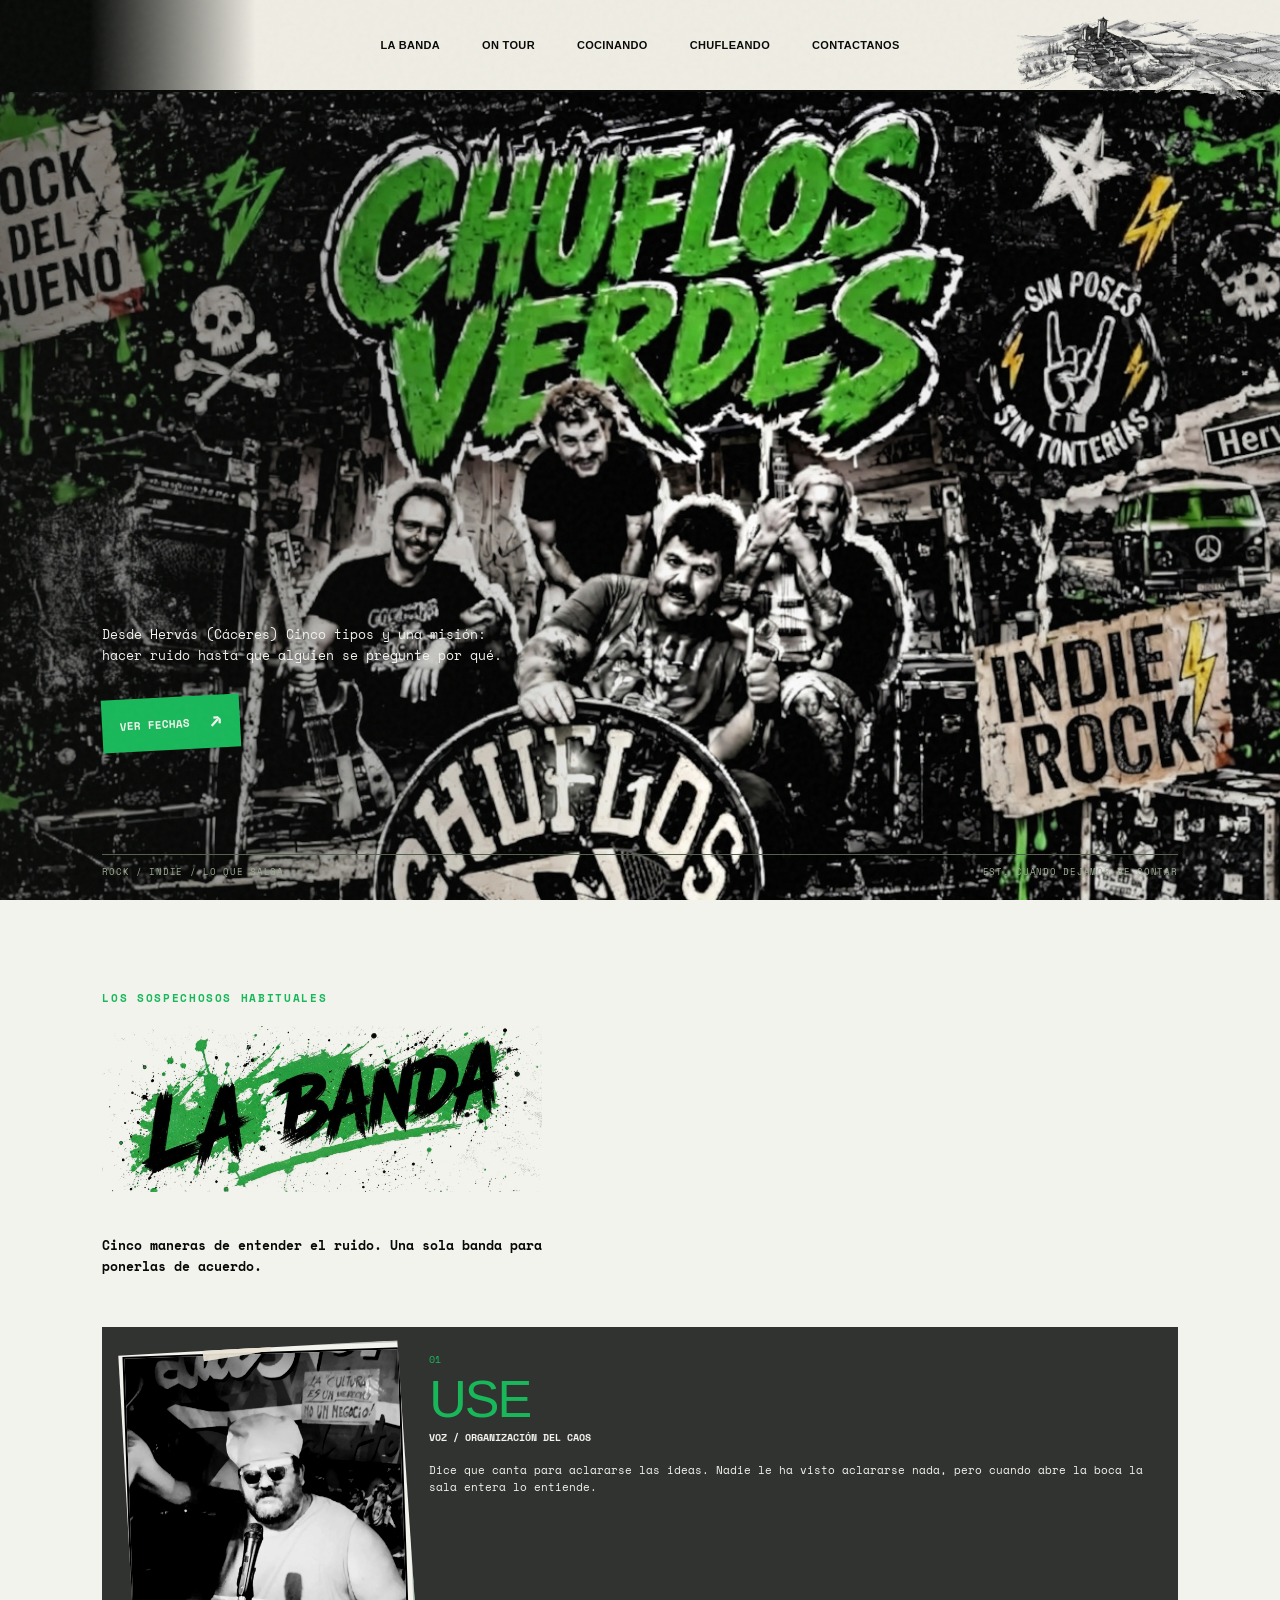
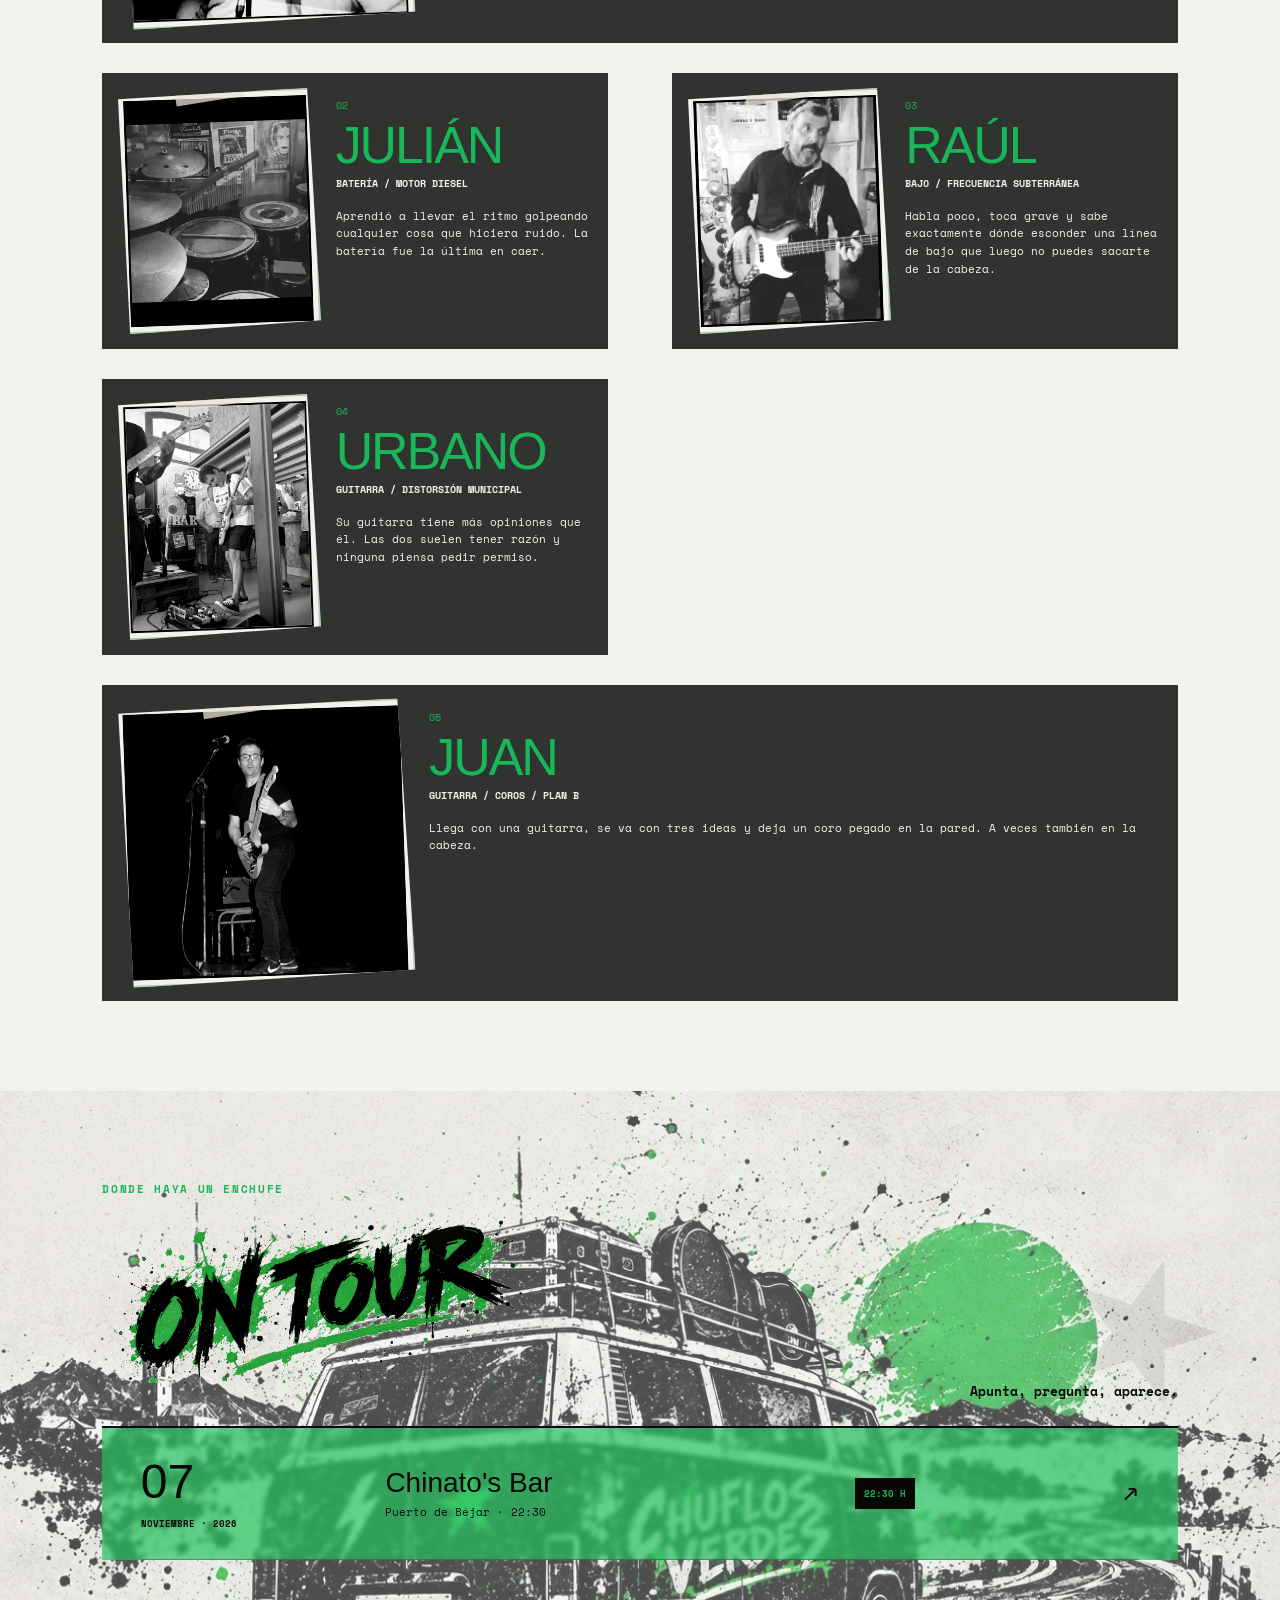
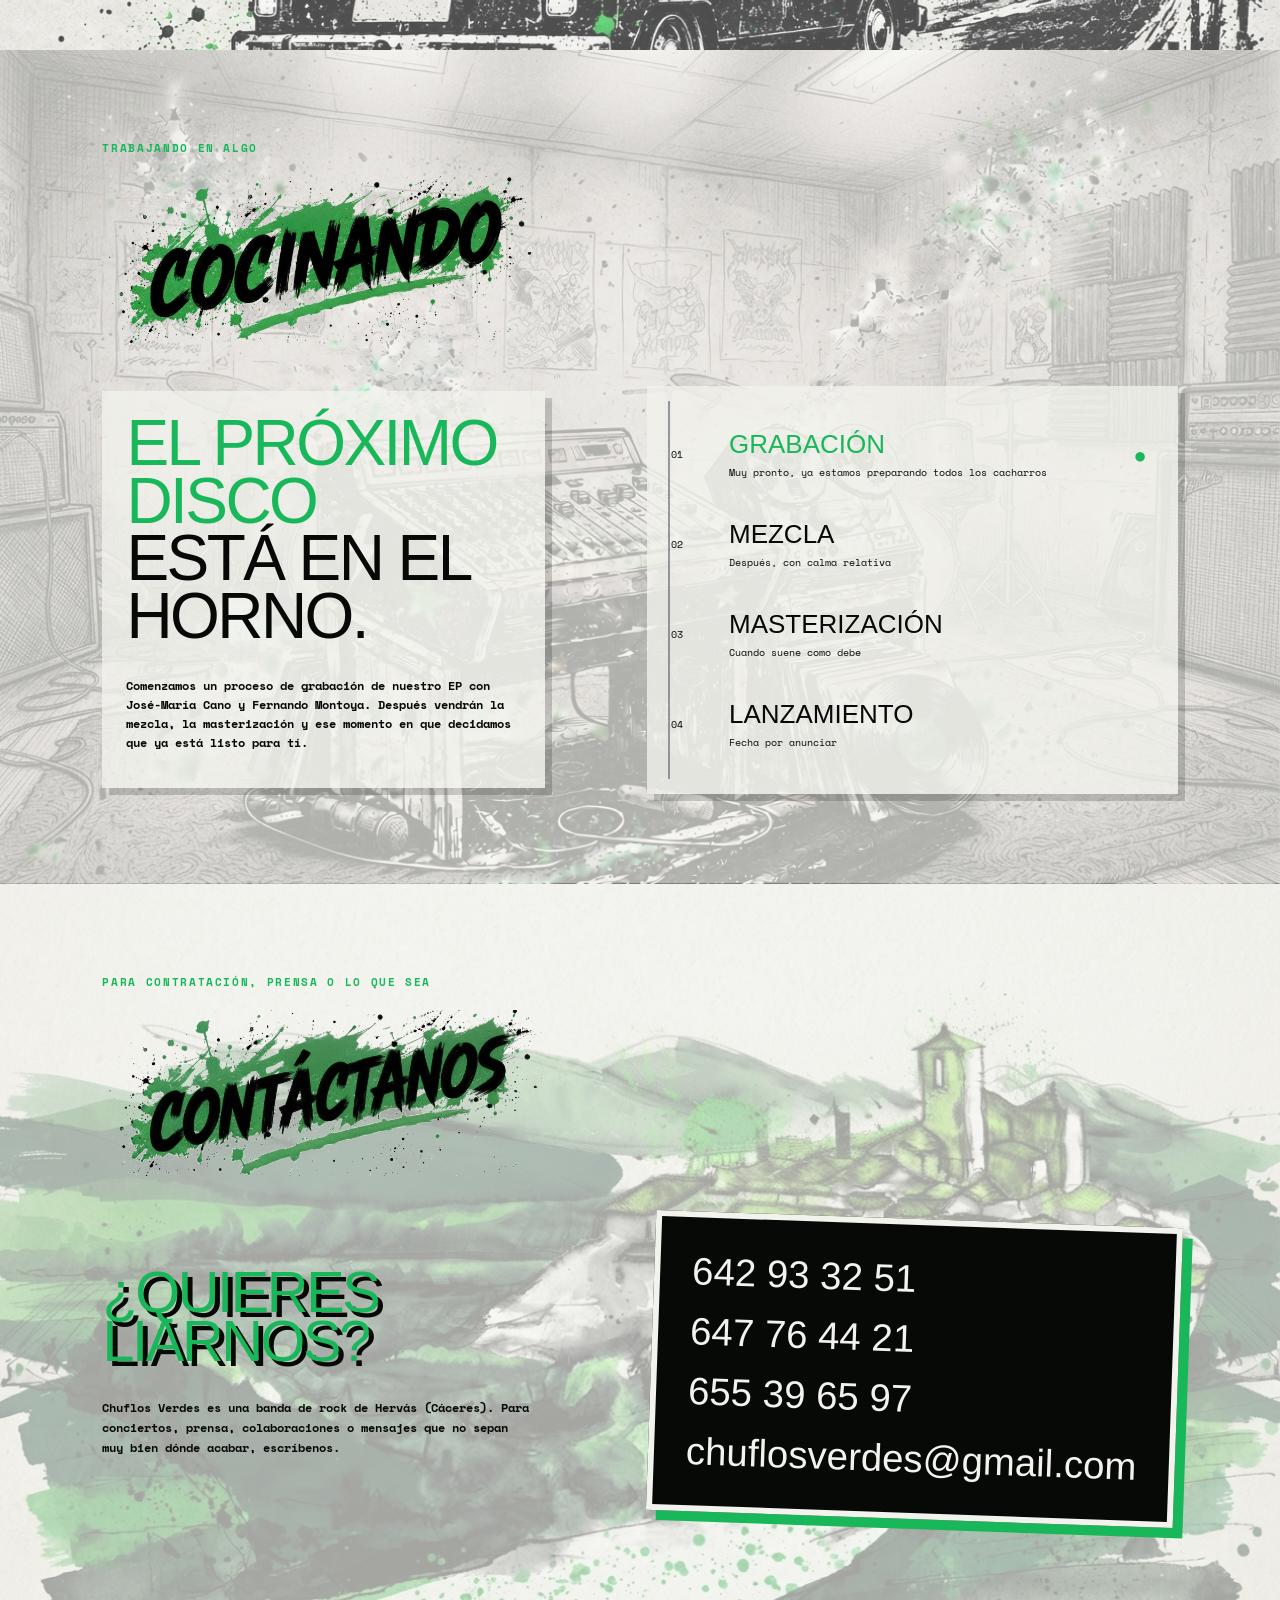
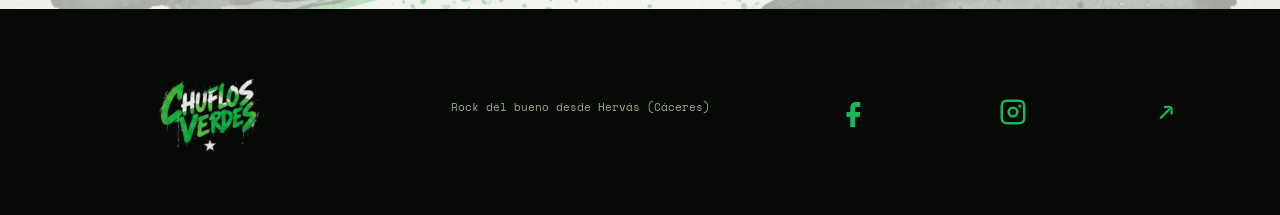
==== index.html @ 279822c4 "concierto chinato modal" ====
<!doctype html>
<html lang="es">
  <head>
    <meta charset="UTF-8" />
    <meta name="viewport" content="width=device-width, initial-scale=1.0" />
    <meta name="description" content="Chuflos Verdes es una banda de Indie y Rock de Hervás, Cáceres. Conoce a la banda, consulta los próximos conciertos y contacta para contratación." />
    <meta name="author" content="Chuflos Verdes" />
    <meta name="theme-color" content="#111111" />
    <link rel="icon" href="/favicon.ico?v=2" sizes="any" />
    <link rel="icon" type="image/png" sizes="32x32" href="/favicon-32.png?v=2" />
    <link rel="apple-touch-icon" href="/apple-touch-icon.png?v=2" />
    <link rel="canonical" href="https://chuflosverdes-7c1ab.web.app/" />
    <meta property="og:type" content="website" />
    <meta property="og:locale" content="es_ES" />
    <meta property="og:site_name" content="Chuflos Verdes" />
    <meta property="og:title" content="Chuflos Verdes | Indie y Rock Transgresivo desde Hervás (Cáceres)" />
    <meta property="og:description" content="Banda de indie y rock de Hervás (Cáceres). Conciertos, novedades y contratación." />
    <meta property="og:url" content="https://chuflosverdes-7c1ab.web.app/" />
    <meta property="og:image" content="https://chuflosverdes-7c1ab.web.app/assets/imagenBanda/home8.jpeg" />
    <meta property="og:image:alt" content="Chuflos Verdes tocando en directo" />
    <meta name="twitter:card" content="summary_large_image" />
    <meta name="twitter:title" content="Chuflos Verdes | Indie y Rock desde Hervás" />
    <meta name="twitter:description" content="Banda de indie y rock de Hervás (Cáceres). Conciertos, novedades y contratación." />
    <meta name="twitter:image" content="https://chuflosverdes-7c1ab.web.app/assets/imagenBanda/home8.jpeg" />
    <title>Chuflos Verdes | Banda de indie y rock de Hervás</title>
    <link rel="preconnect" href="https://fonts.googleapis.com">
    <link rel="preconnect" href="https://fonts.gstatic.com" crossorigin>
    <link href="https://fonts.googleapis.com/css2?family=Anton&family=Permanent+Marker&family=Space+Mono:wght@400;700&display=swap" rel="stylesheet">
    <link rel="stylesheet" href="styles.css?v=6" />
    <link rel="stylesheet" href="hero-overrides.css?v=11" />
    <link rel="stylesheet" href="sections-overrides.css?v=8" />
  </head>
  <body>
    <div class="grain" aria-hidden="true"></div>
    <header class="site-header">
      <a class="brand" href="#inicio" aria-label="Chuflos Verdes, inicio">
        <img src="assets/imagenBanda/letras-header.png" alt="Chuflos Verdes" />
      </a>
      <div class="floating-brand is-hidden" aria-label="Chuflos Verdes"><img src="assets/imagenBanda/letras-header.png" alt="Chuflos Verdes" /></div>
      <button class="menu-toggle" aria-label="Abrir menú" aria-expanded="false">☰</button>
      <nav class="main-nav" aria-label="Navegación principal">
        <a href="#banda">La banda</a>
        <a href="#tour">On tour</a>
        <a href="#cocinando">Cocinando</a>
        <a href="chufleando.html">Chufleando</a>
        <a href="#contactanos">Contactanos</a>
      </nav>
      <div class="header-stamp"><img src="assets/imagenBanda/hervas-header.png" alt="Ilustración de Hervás" /></div>
    </header>

    <main>
      <section id="inicio" class="hero section-pad">
        <div class="magnific-hero" aria-hidden="true"><img src="assets/imagenBanda/home8.jpeg?v=2" alt="" /></div>
        <div class="hero-copy">
          <h1 class="visually-hidden">Chuflos Verdes</h1>
          <p class="hero-kicker visually-hidden">ROCK <span class="bolt">⚡</span> INDIE DEL BUENO <span>O LO QUE SALGA...</span></p>
          <p class="hero-intro">Desde Hervás (Cáceres) Cinco tipos y una misión: hacer ruido hasta que alguien se pregunte por qué.</p>
          <a class="sticker-link" href="#tour">Ver fechas <span>↗</span></a>
        </div>
        <div class="hero-bottom"><span>ROCK / INDIE / LO QUE SALGA</span><span>EST. CUANDO DEJAMOS DE CONTAR</span></div>
      </section>

      <section id="banda" class="band section-pad">
        <div class="section-heading"><p class="eyebrow">LOS SOSPECHOSOS HABITUALES</p><h2 class="band-title-image"><img src="assets/imagenBanda/letras-la-banda.png" alt="La banda" /></h2></div>
        <p class="section-lead"><strong>Cinco maneras de entender el ruido. Una sola banda para ponerlas de acuerdo.</strong></p>
        <div class="members-grid">
          <article class="member member-wide"><div class="member-photo"><span class="photo-tape"></span><img src="assets/banda/use.webp" alt="USE, cantante" /></div><div class="member-copy"><span class="member-number">01</span><h3>USE</h3><p class="role">VOZ / ORGANIZACIÓN DEL CAOS</p><p>Dice que canta para aclararse las ideas. Nadie le ha visto aclararse nada, pero cuando abre la boca la sala entera lo entiende.</p></div></article>
          <article class="member"><div class="member-photo"><img src="assets/banda/julian.jpg" alt="Julián, batería" /></div><div class="member-copy"><span class="member-number">02</span><h3>JULIÁN</h3><p class="role">BATERÍA / MOTOR DIESEL</p><p>Aprendió a llevar el ritmo golpeando cualquier cosa que hiciera ruido. La batería fue la última en caer.</p></div></article>
          <article class="member member-dark"><div class="member-photo"><img src="assets/banda/raul.webp" alt="Raúl, bajista" /></div><div class="member-copy"><span class="member-number">03</span><h3>RAÚL</h3><p class="role">BAJO / FRECUENCIA SUBTERRÁNEA</p><p>Habla poco, toca grave y sabe exactamente dónde esconder una línea de bajo que luego no puedes sacarte de la cabeza.</p></div></article>
          <article class="member"><div class="member-photo"><img src="assets/banda/urbano.webp" alt="Urbano, guitarra" /></div><div class="member-copy"><span class="member-number">04</span><h3>URBANO</h3><p class="role">GUITARRA / DISTORSIÓN MUNICIPAL</p><p>Su guitarra tiene más opiniones que él. Las dos suelen tener razón y ninguna piensa pedir permiso.</p></div></article>
          <article class="member member-wide member-acid"><div class="member-photo"><img src="assets/banda/juan.webp" alt="Juan, guitarra y coros" /></div><div class="member-copy"><span class="member-number">05</span><h3>JUAN</h3><p class="role">GUITARRA / COROS / PLAN B</p><p>Llega con una guitarra, se va con tres ideas y deja un coro pegado en la pared. A veces también en la cabeza.</p></div></article>
        </div>
      </section>

      <section id="tour" class="tour section-pad">
        <div class="tour-top"><div class="section-heading"><p class="eyebrow">DONDE HAYA UN ENCHUFE</p><h2 class="tour-title-image"><img src="assets/imagenBanda/letras-on-tour.png" alt="On tour" /></h2></div><div class="tour-note"><span><strong>Apunta, pregunta, aparece.</strong></span></div></div>
        <div class="tour-list">
          <div class="tour-row"><div class="tour-date"><strong>07</strong><span>NOVIEMBRE · 2026</span></div><div class="tour-place"><h3>Chinato's Bar</h3><p>Puerto de Béjar · 22:30</p></div><div class="tour-status">22:30 H</div><span class="arrow-link">↗</span></div>
        </div>
      </section>

      <section id="cocinando" class="cooking section-pad">
        <div class="section-heading"><p class="eyebrow">TRABAJANDO EN ALGO</p><h2 class="cooking-title-image"><img src="assets/imagenBanda/letras-cocinando.png" alt="Cocinando" /></h2></div>
        <div class="cooking-layout"><div class="cooking-copy"><p class="big-note">EL PRÓXIMO DISCO<br><span>ESTÁ EN EL HORNO.</span></p><p><strong>Comenzamos un proceso de grabación de nuestro EP con José-María Cano y Fernando Montoya. Después vendrán la mezcla, la masterización y ese momento en que decidamos que ya está listo para tí.</strong></p></div>
          <div class="process"><div class="process-line"></div><div class="process-item active"><span>01</span><div><h3>GRABACIÓN</h3><p>Muy pronto, ya estamos preparando todos los cacharros</p></div><b>●</b></div><div class="process-item"><span>02</span><div><h3>MEZCLA</h3><p>Después, con calma relativa</p></div><b>○</b></div><div class="process-item"><span>03</span><div><h3>MASTERIZACIÓN</h3><p>Cuando suene como debe</p></div><b>○</b></div><div class="process-item"><span>04</span><div><h3>LANZAMIENTO</h3><p>Fecha por anunciar</p></div><b>○</b></div></div></div>
      </section>

      <section id="contactanos" class="contact-section section-pad">
        <div class="section-heading"><p class="eyebrow">PARA CONTRATACIÓN, PRENSA O LO QUE SEA</p><h2 class="contact-title-image"><img src="assets/imagenBanda/letras-contactanos2.png" alt="Contáctanos" /></h2></div>
        <div class="contact-layout">
          <div class="contact-copy"><p class="contact-big">¿QUIERES<br>LIARNOS?</p><p><strong>Chuflos Verdes es una banda de rock de Hervás (Cáceres). Para conciertos, prensa, colaboraciones o mensajes que no sepan muy bien dónde acabar, escríbenos.</strong></p></div>
          <div class="contact-card"><a href="tel:+34642933251">642 93 32 51</a><a href="tel:+34647764421">647 76 44 21</a><a href="tel:+34655396597">655 39 65 97</a><a class="email-contact" href="mailto:chuflosverdes@gmail.com">chuflosverdes@gmail.com</a></div>
        </div>
      </section>
    </main>
    <dialog class="concert-modal" aria-labelledby="concert-modal-title" aria-describedby="concert-modal-description">
      <div class="concert-modal-card">
        <div class="concert-modal-poster">
          <img src="assets/imagenBanda/concierto-chinatos-noviembre-2026.jpeg" alt="Cartel de Chuflos Verdes en directo en Chinato's Bar, Puerto de Béjar, el 7 de noviembre de 2026 a las 22:30." />
        </div>
        <div class="concert-modal-copy">
          <button class="concert-modal-close" type="button" aria-label="Cerrar cartel">×</button>
          <p class="eyebrow">PRÓXIMA FECHA EN DIRECTO</p>
          <h2 id="concert-modal-title">¡Nos vemos en Puerto de Béjar!</h2>
          <p id="concert-modal-description">Chuflos Verdes en Chinato's Bar.</p>
          <p class="concert-modal-date"><time datetime="2026-11-07T22:30:00+01:00">7 de noviembre de 2026 · 22:30 h</time></p>
          <a class="concert-modal-tour-link" href="#tour">Próximos conciertos <span aria-hidden="true">↗</span></a>
          <button class="concert-modal-dismiss" type="button">Entrar en la web</button>
        </div>
      </div>
    </dialog>
    <div class="photo-modal" role="dialog" aria-modal="true" aria-label="Fotografía del miembro" hidden>
      <button class="photo-modal-close" aria-label="Cerrar fotografía">×</button>
      <img src="" alt="" />
    </div>
    <footer class="site-footer"><div class="footer-logo"><img src="assets/imagenBanda/letras-header.png" alt="Chuflos Verdes" /></div><p>Rock del bueno desde Hervás (Cáceres)</p><a class="footer-facebook" href="https://www.facebook.com/chuflosverdes" target="_blank" rel="noopener noreferrer" aria-label="Facebook de Chuflos Verdes"><svg viewBox="0 0 24 24" aria-hidden="true"><path d="M14 8h3V4h-3c-3.3 0-5 1.9-5 5v3H6v4h3v8h4v-8h3.5l.5-4H13V9c0-.7.3-1 1-1Z"/></svg></a><a class="footer-instagram" href="https://www.instagram.com/chuflosverdes" target="_blank" rel="noopener noreferrer" aria-label="Instagram de Chuflos Verdes"><svg viewBox="0 0 24 24" aria-hidden="true"><path d="M7 2h10a5 5 0 0 1 5 5v10a5 5 0 0 1-5 5H7a5 5 0 0 1-5-5V7a5 5 0 0 1 5-5Zm0 2a3 3 0 0 0-3 3v10a3 3 0 0 0 3 3h10a3 3 0 0 0 3-3V7a3 3 0 0 0-3-3H7Zm5 3.5A4.5 4.5 0 1 1 12 16.5 4.5 4.5 0 0 1 12 7.5Zm0 2A2.5 2.5 0 1 0 12 14.5 2.5 2.5 0 0 0 12 9.5ZM17.5 6a1.25 1.25 0 1 1 0 2.5 1.25 1.25 0 0 1 0-2.5Z"/></svg></a><span class="footer-mark">↗</span></footer>
    <script type="application/ld+json">
    {
      "@context": "https://schema.org",
      "@type": "MusicGroup",
      "@id": "https://chuflosverdes-7c1ab.web.app/#band",
      "name": "Chuflos Verdes",
      "url": "https://chuflosverdes-7c1ab.web.app/",
      "image": "https://chuflosverdes-7c1ab.web.app/assets/imagenBanda/home8.jpeg",
      "description": "Banda de indie y rock de Hervás, Cáceres.",
      "genre": ["Rock", "Indie"],
      "foundingLocation": { "@type": "Place", "name": "Hervás, Cáceres, España" },
      "sameAs": [
        "https://www.facebook.com/chuflosverdes",
        "https://www.instagram.com/chuflosverdes"
      ],
      "member": [
        { "@type": "Person", "name": "Use" },
        { "@type": "Person", "name": "Julián" },
        { "@type": "Person", "name": "Raúl" },
        { "@type": "Person", "name": "Urbano" },
        { "@type": "Person", "name": "Juan" }
      ],
      "event": [
        {
          "@type": "MusicEvent",
          "name": "Chuflos Verdes en Chinato's Bar",
          "startDate": "2026-11-07T22:30:00+01:00",
          "location": { "@type": "Place", "name": "Chinato's Bar", "address": "Puerto de Béjar, Salamanca, España" },
          "performer": { "@id": "https://chuflosverdes-7c1ab.web.app/#band" }
        }
      ]
    }
    </script>
    <script src="script.js?v=3" defer></script>
  </body>
</html>
---- styles.css ----
:root{--black:#10120f;--paper:#e8e3d5;--green:#a7e849;--pink:#d8296c;--ink:#182018;--muted:#697064;--line:rgba(24,32,24,.28);--display:'Anton',Impact,sans-serif;--mono:'Space Mono',monospace}*{box-sizing:border-box}html{scroll-behavior:smooth}body{margin:0;background:var(--paper);color:var(--ink);font-family:var(--mono);overflow-x:hidden}.grain{position:fixed;inset:0;pointer-events:none;opacity:.08;z-index:20;background-image:url("data:image/svg+xml,%3Csvg viewBox='0 0 180 180' xmlns='http://www.w3.org/2000/svg'%3E%3Cfilter id='n'%3E%3CfeTurbulence type='fractalNoise' baseFrequency='.85' numOctaves='3' stitchTiles='stitch'/%3E%3C/filter%3E%3Crect width='100%25' height='100%25' filter='url(%23n)' opacity='.5'/%3E%3C/svg%3E")}.site-header{height:92px;padding:18px 4.5vw;display:flex;align-items:center;justify-content:space-between;border-bottom:2px solid var(--ink);position:sticky;top:0;background:rgba(232,227,213,.96);z-index:10}.brand,.footer-logo{font-family:var(--display);font-size:26px;line-height:.8;color:var(--green);-webkit-text-stroke:1.4px var(--ink);transform:rotate(-3deg);text-decoration:none;letter-spacing:.03em}.brand span,.footer-logo span{display:block}.main-nav{display:flex;gap:42px}.main-nav a{color:var(--ink);text-transform:uppercase;text-decoration:none;font-size:12px;font-weight:bold;letter-spacing:.08em}.main-nav a:hover{color:var(--pink)}.header-stamp{font-size:9px;line-height:1.2;text-align:center;border:1px solid var(--ink);padding:8px;transform:rotate(4deg)}.menu-toggle{display:none;background:none;border:0;font-size:25px}.section-pad{padding:90px 8vw}.hero{min-height:calc(100vh - 92px);display:grid;grid-template-columns:1fr 1fr;align-items:center;position:relative;background:var(--black);color:var(--paper);overflow:hidden}.hero:before{content:'CHUFL';position:absolute;font:220px/1 var(--display);color:#1d251b;right:-25px;bottom:-30px;transform:rotate(-8deg)}.hero-copy{position:relative;z-index:2}.eyebrow{font-size:11px;letter-spacing:.15em;margin:0 0 20px;color:var(--green);font-weight:bold}.eyebrow span{color:var(--pink)}h1,h2,h3,p{margin-top:0}h1,h2,h3{font-family:var(--display);font-weight:400}h1{font-size:clamp(78px,11vw,180px);line-height:.82;letter-spacing:-.03em;margin:0 0 35px;color:var(--green);-webkit-text-stroke:2px var(--paper);text-shadow:5px 5px 0 var(--pink)}h1 em{color:var(--paper);font-style:normal;font-size:.57em;-webkit-text-stroke:0;text-shadow:none}.hero-intro{max-width:400px;line-height:1.6;font-size:13px}.sticker-link{display:inline-flex;gap:20px;align-items:center;background:var(--pink);color:var(--paper);padding:12px 18px;margin-top:18px;text-decoration:none;text-transform:uppercase;font-size:11px;font-weight:bold;transform:rotate(-3deg)}.sticker-link span{font-size:20px}.hero-collage{height:580px;position:relative;margin-left:4vw}.photo{position:absolute;overflow:hidden;border:9px solid var(--paper);box-shadow:9px 10px 0 var(--green);background:#222}.photo img{width:100%;height:100%;object-fit:cover;filter:grayscale(1) contrast(1.25)}.photo-back{width:66%;height:75%;right:8%;top:8%;transform:rotate(7deg)}.photo-front{width:58%;height:56%;left:4%;bottom:7%;transform:rotate(-9deg);z-index:2}.scribble{position:absolute;right:0;top:2%;z-index:3;color:var(--pink);font:bold 22px/1 var(--mono);transform:rotate(12deg);text-align:right}.scribble small{font-size:9px;color:var(--paper)}.burst{position:absolute;bottom:0;right:8%;z-index:4;background:var(--green);color:var(--black);font-family:var(--display);font-size:30px;padding:16px 10px;transform:rotate(-12deg)}.tape{height:32px;width:130px;background:rgba(232,227,213,.55);position:absolute;z-index:5}.tape-one{top:6%;left:35%;transform:rotate(-12deg)}.tape-two{bottom:5%;right:20%;transform:rotate(20deg)}.hero-bottom{position:absolute;bottom:22px;left:8vw;right:8vw;border-top:1px solid #52604c;padding-top:10px;display:flex;justify-content:space-between;font-size:9px;color:#9cac91;letter-spacing:.08em}.section-heading{position:relative;border-bottom:2px solid var(--ink);padding-bottom:18px;margin-bottom:25px}.section-heading h2{font-size:clamp(60px,9vw,130px);line-height:.8;margin:0;letter-spacing:.02em}.section-mark{position:absolute;right:0;bottom:19px;font-size:12px}.section-lead{max-width:500px;font-size:13px;line-height:1.6;margin-bottom:50px}.members-grid{display:grid;grid-template-columns:repeat(2,1fr);gap:30px 5vw}.member{display:grid;grid-template-columns:42% 1fr;gap:18px;align-items:start}.member-wide{grid-column:span 2;grid-template-columns:28% 1fr}.member-dark{background:var(--black);color:var(--paper);padding:18px}.member-photo{height:240px;overflow:hidden;transform:rotate(-2deg);border:5px solid var(--ink);background:var(--green)}.member-dark .member-photo{border-color:var(--paper)}.member-wide .member-photo{height:280px}.member-photo img{width:100%;height:100%;object-fit:cover;filter:grayscale(1) contrast(1.2)}.member-copy{position:relative}.member-number{font-size:10px;color:var(--pink)}.member h3{font-size:52px;line-height:.9;margin:7px 0;color:var(--pink)}.member .role{font-size:10px;font-weight:bold;margin-bottom:17px}.member p:last-child{font-size:11px;line-height:1.6}.tour{background:var(--green);position:relative}.tour:after{content:'★';font-size:190px;position:absolute;right:4vw;top:7vw;color:rgba(16,18,15,.08);transform:rotate(18deg)}.tour-top{display:flex;justify-content:space-between;gap:30px;align-items:end}.tour-note{font-size:11px;text-align:right;margin-bottom:25px}.tour-note span{font-size:9px}.tour-list{border-top:2px solid var(--ink);position:relative;z-index:1}.tour-row{display:grid;grid-template-columns:1fr 2fr 1fr 40px;align-items:center;gap:20px;padding:26px 0;border-bottom:1px solid var(--line)}.tour-date strong{font:48px var(--display);display:block}.tour-date span,.tour-status{font-size:9px;font-weight:bold}.tour-place h3{font-size:28px;margin:0 0 5px}.tour-place p{font-size:11px;margin:0}.tour-status{background:var(--black);color:var(--green);padding:9px;text-align:center;justify-self:start}.arrow-link{font-size:28px;color:var(--ink);text-decoration:none;text-align:right}.tour-placeholder{opacity:.65}.tour-footer{padding-top:35px;font-size:11px}.tour-footer span{color:var(--pink)}.cooking{background:var(--pink);color:var(--paper);position:relative}.cooking .eyebrow{color:var(--green)}.cooking .section-heading{border-color:var(--paper)}.cooking .section-mark{color:var(--green)}.cooking-layout{display:grid;grid-template-columns:1fr 1.2fr;gap:8vw;align-items:center}.cooking-copy{font-size:12px;line-height:1.6}.big-note{font:clamp(38px,5vw,78px)/.9 var(--display);color:var(--green);margin-bottom:30px}.big-note span{color:var(--paper)}.recording-date{display:flex;align-items:center;gap:16px;margin-top:35px}.recording-date span{font:80px/1 var(--display);color:var(--green)}.recording-date small{font-size:10px;font-weight:bold;line-height:1.4}.process{position:relative}.process-line{position:absolute;left:21px;top:15px;bottom:15px;width:2px;background:rgba(232,227,213,.4)}.process-item{display:grid;grid-template-columns:44px 1fr 20px;gap:14px;align-items:center;min-height:90px;position:relative}.process-item>span{font-size:10px}.process-item h3{font-size:26px;margin:0 0 5px}.process-item p{font-size:10px;margin:0}.process-item b{font-size:22px;color:var(--paper)}.process-item.active h3,.process-item.active b{color:var(--green)}.cooking-footer{display:flex;justify-content:space-between;border-top:1px solid rgba(232,227,213,.45);padding-top:12px;margin-top:70px;font-size:9px;letter-spacing:.1em}.site-footer{background:var(--black);color:var(--paper);padding:50px 8vw;display:flex;justify-content:space-between;align-items:center}.site-footer p{font-size:11px;color:#9cac91}.footer-mark{font-size:30px;letter-spacing:.1em;color:var(--green);background:transparent;border:0;padding:0;cursor:pointer;line-height:1;display:inline-flex;align-items:center;justify-content:center;text-transform:uppercase}.footer-mark:hover{color:var(--pink)}
@media(max-width:760px){.site-header{height:76px;padding:14px 6vw}.brand{font-size:21px}.header-stamp{display:none}.menu-toggle{display:block;color:var(--ink);position:absolute;right:6vw;top:19px}.main-nav{display:none;position:absolute;top:76px;left:0;right:0;background:var(--paper);padding:25px 6vw;border-bottom:2px solid var(--ink);flex-direction:column;gap:20px}.main-nav.open{display:flex}.section-pad{padding:64px 6vw}.hero{display:block;min-height:900px;padding-top:70px}.hero:before{font-size:120px;bottom:30px}.hero-collage{height:470px;margin:40px 0 0}.hero-kicker{font-size:58px}.hero-bottom{left:6vw;right:6vw;gap:20px}.hero-bottom span:last-child{display:none}.logo-disc{width:48%;left:26%;top:28%}.wordmark{width:78%;left:11%;bottom:1%}.members-grid{display:block}.member,.member-wide{display:grid;grid-template-columns:39% 1fr;gap:14px;margin-bottom:32px}.member-wide .member-photo{height:220px}.member-photo{height:205px}.member h3{font-size:38px}.member .role{font-size:8px}.member p:last-child{font-size:10px}.tour-top,.cooking-layout{display:block}.tour-note{text-align:left;margin:0 0 35px}.tour-row{grid-template-columns:1fr 1.8fr 35px;gap:12px}.tour-status{display:none}.tour-place h3{font-size:21px}.tour-date strong{font-size:34px}.tour-date span{font-size:8px}.arrow-link{font-size:23px}.cooking-layout{margin-top:45px}.process{margin-top:55px}.cooking-footer{gap:20px}.cooking-footer span:last-child{display:none}.site-footer{display:flex;flex-direction:column;align-items:center;justify-content:center;text-align:center;gap:10px;padding:18px 0 28px}.site-footer p{margin:0;font-size:14px}.footer-logo{margin:0 auto}.footer-facebook,.footer-instagram,.footer-mark{display:inline-flex;align-items:center;justify-content:center;margin:0 6px}.site-footer .footer-facebook,.site-footer .footer-instagram,.site-footer .footer-mark{white-space:nowrap}}
.tour-note span{font-size:13px}.tour .section-heading,.cooking .section-heading,.contact-section .section-heading,#banda .section-heading{border-bottom:0}
---- hero-overrides.css ----
:root{--black:#070907;--paper:#f3f3ee;--green:#18b85a;--pink:#18b85a;--ink:#070907;--muted:#66706a;--line:rgba(7,9,7,.28)}
:root{--display:'Permanent Marker','Marker Felt','Avenir Next Condensed',Impact,sans-serif}
.site-header{background:linear-gradient(90deg,var(--black) 0%,var(--black) 7%,#efede4 20%,#efede4 34%)}
.hero-kicker{font:clamp(36px,4.7vw,72px)/.85 var(--display);color:var(--green);margin:0 0 35px;text-shadow:5px 5px 0 var(--black)}
.hero-copy h1,.hero-kicker,.section-heading h1,.section-heading h2,.member h3,.contact-big,.big-note{font-family:var(--display);letter-spacing:-.04em}
.hero-copy h1{font-size:clamp(42px,5vw,76px);line-height:.9;color:var(--paper);margin:0 0 18px;text-shadow:5px 5px 0 var(--black)}
.main-nav a{font-family:var(--display);font-size:11px;letter-spacing:.03em}
.hero-kicker span{font-size:.42em;white-space:nowrap;color:var(--paper);text-shadow:5px 5px 0 var(--black)}
.hero-kicker .bolt{font-size:.72em;color:var(--green);text-shadow:2px 2px 0 var(--black);vertical-align:.08em}
.main-nav a:nth-last-child(2),.gallery-section .section-heading h1,.gallery-section .section-heading h2{color:var(--green)!important}
.cooking{color:var(--black)}
.cooking .section-heading{border-color:var(--black)}
.cooking .process-line{background:rgba(15,23,42,.4)}
.cooking .big-note span{color:var(--black)}
.cooking .cooking-footer{border-color:rgba(15,23,42,.45)}
.main-nav a:nth-last-child(2),.main-nav a:last-child{color:var(--ink)!important}
.main-nav a:hover{color:var(--green)!important}
.hero{display:grid;grid-template-columns:1fr 1fr;align-items:center;min-height:calc(100vh - 92px)}
.magnific-hero{display:block;position:absolute;inset:0;z-index:0;overflow:hidden;background:var(--black);pointer-events:none}
.magnific-hero img{width:100%;height:100%;object-fit:cover;object-position:center center;filter:saturate(1.05) contrast(1.08)}
.hero:after{content:"";position:absolute;inset:0;background:linear-gradient(90deg,rgba(16,18,15,.58),transparent 55%,rgba(16,18,15,.15));z-index:1;pointer-events:none}
.hero-copy{z-index:4;position:relative;left:auto;right:auto;bottom:auto;max-width:400px;padding:0;background:none;border-left:0;box-shadow:none}
.hero-collage{display:none}.hero-bottom{z-index:4}
.hero-collage{height:580px;position:relative;margin-left:2vw}
.photo-wall{position:absolute;inset:0}
.wall-photo{position:absolute;overflow:hidden;border:7px solid var(--paper);background:#222;box-shadow:6px 7px 0 var(--green)}
.wall-photo img{width:100%;height:100%;object-fit:cover;filter:grayscale(1) contrast(1.3)}
.wall-one{width:45%;height:38%;left:3%;top:2%;transform:rotate(-8deg)}
.wall-two{width:43%;height:42%;right:4%;top:2%;transform:rotate(8deg)}
.wall-three{width:50%;height:36%;left:25%;top:22%;transform:rotate(2deg)}
.wall-four{width:34%;height:31%;left:2%;bottom:5%;transform:rotate(7deg)}
.wall-five{width:38%;height:32%;right:2%;bottom:4%;transform:rotate(-8deg)}
.logo-disc{position:absolute;z-index:4;width:42%;aspect-ratio:1;left:29%;top:28%;border:8px solid var(--paper);border-radius:50%;overflow:hidden;box-shadow:9px 11px 0 var(--pink);transform:rotate(-5deg);background:var(--paper)}
.logo-disc img{width:100%;height:100%;object-fit:cover}
.wordmark{position:absolute;z-index:6;width:67%;left:16%;bottom:1%;transform:rotate(-2deg);filter:drop-shadow(6px 7px 0 var(--green))}
.wordmark img{display:block;width:100%;border:5px solid var(--paper)}
.scribble{z-index:7}.burst{z-index:8}.tape{z-index:9}
@media(max-width:760px){.hero{display:block;min-height:900px;padding:70px 6vw 0}.hero:after{background:linear-gradient(0deg,rgba(16,18,15,.7),transparent 65%)}.hero-copy{position:relative;left:auto;right:auto;bottom:auto;max-width:none;padding:16px;margin-bottom:12px;background:rgba(16,18,15,.72);border-left:5px solid var(--green);box-shadow:7px 7px 0 var(--pink)}.hero-collage{height:470px;margin:0}.hero-kicker{font-size:42px}.hero-bottom{left:6vw;right:6vw}}

/* Acabado de fanzine: capas de papel, cinta y pintura inspiradas en las referencias. */
.hero-collage:before{content:"";position:absolute;inset:8% 13% 4%;border:2px solid rgba(232,227,213,.45);transform:rotate(4deg);z-index:1;pointer-events:none}
.paint-mark{position:absolute;z-index:3;pointer-events:none;mix-blend-mode:screen}
.paint-red{width:180px;height:35px;background:var(--pink);left:1%;top:46%;transform:rotate(-18deg);clip-path:polygon(2% 22%,100% 0,95% 75%,0 100%)}
.paint-green{width:150px;height:24px;background:var(--green);right:5%;bottom:25%;transform:rotate(13deg);clip-path:polygon(0 25%,100% 3%,94% 85%,4% 100%)}
.cutout-note{position:absolute;z-index:8;left:-3%;top:38%;background:var(--paper);color:var(--black);font:bold 12px/1 var(--mono);padding:10px 8px;transform:rotate(-12deg);box-shadow:4px 4px 0 var(--pink)}
.wall-photo:after,.member-photo:after{content:"";position:absolute;inset:0;box-shadow:inset 0 0 0 2px rgba(0,0,0,.2);pointer-events:none}
.wall-photo{clip-path:polygon(2% 1%,98% 0,100% 96%,4% 100%)}
.member-photo{position:relative;box-shadow:7px 8px 0 var(--pink);border:0;padding:7px;background:var(--paper);clip-path:polygon(1% 2%,97% 0,100% 97%,3% 100%)}
.member-photo img{height:100%;border:2px solid var(--black)}
.member-photo .photo-tape,.member-photo:before{content:"";position:absolute;z-index:2;width:68px;height:18px;background:rgba(232,227,213,.75);top:-8px;left:30%;transform:rotate(-7deg)}
.member-dark .member-photo{box-shadow:7px 8px 0 var(--green)}
@media(max-width:760px){.cutout-note{left:0;top:34%;font-size:10px}.paint-red{width:120px}.paint-green{width:100px}.hero-collage:before{inset:6% 4% 2%}}
.brand{width:150px;height:58px;overflow:visible;transform:rotate(-3deg);display:block}.brand img{width:100%;height:100%;object-fit:contain;object-position:center;filter:contrast(1.15)}
.footer-logo{width:220px;height:106px;overflow:visible}.footer-logo img{width:100%;height:100%;object-fit:contain;object-position:center;filter:contrast(1.15)}
.footer-facebook,.footer-instagram{display:inline-flex;align-items:center;justify-content:center;color:var(--green);width:30px;height:30px}.footer-facebook svg,.footer-instagram svg{display:block;width:100%;height:100%;fill:currentColor}.footer-facebook:hover,.footer-instagram:hover{color:var(--pink)}
.member-photo{cursor:zoom-in}
.photo-modal{position:fixed;inset:0;z-index:50;display:grid;place-items:center;padding:5vw;background:rgba(16,18,15,.94);cursor:zoom-out}.photo-modal[hidden]{display:none}.photo-modal img{max-width:min(92vw,900px);max-height:88vh;width:auto;height:auto;object-fit:contain;filter:none;box-shadow:10px 10px 0 var(--pink);border:8px solid var(--paper)}.photo-modal-close{position:absolute;right:3vw;top:2vw;border:0;background:none;color:var(--paper);font-size:52px;line-height:1;cursor:pointer}
.floating-brand{position:fixed;z-index:30;top:-4px;left:2vw;width:230px;padding:0;background:transparent;transform:rotate(-4deg);pointer-events:none;filter:drop-shadow(5px 6px 0 var(--black))}.floating-brand img{display:block;width:100%;height:auto}.brand{visibility:hidden}
@media(max-width:760px){.hero{padding-top:92px}.floating-brand{top:-22px;left:4vw;width:155px}.brand{visibility:hidden}}

/* Paleta de referencia: verde de Extremadura, negro de tinta y blanco de papel. */
.member h3,.contact-big,.big-note{color:var(--green)}
.members-grid .member{background:rgba(7,9,7,.82);color:var(--paper);padding:18px}
.member-photo,.member-dark .member-photo{box-shadow:7px 8px 0 var(--green)}
.photo-modal img{box-shadow:10px 10px 0 var(--green)}
.cooking{background-color:var(--paper);color:var(--black)}
.cooking .eyebrow,.cooking .section-mark,.cooking .big-note,.cooking .recording-date span,.cooking .process-item.active h3,.cooking .process-item.active b{color:var(--green)}
.hero-copy h1,
.hero-kicker,
.section-heading h1,
.section-heading h2,
.member h3,
.contact-big,
.big-note,
.main-nav a {
	font-family: 'Permanent Marker', 'Marker Felt', 'Avenir Next Condensed', Impact, sans-serif;
	font-style: normal;
}
.header-stamp{position:absolute;z-index:31;top:-18px;right:-2vw;width:300px;height:140px;padding:0;border:0;display:flex;align-items:center;justify-content:center;overflow:visible;transform:rotate(2deg)}.header-stamp img{display:block;width:100%;height:100%;object-fit:contain}
@media(min-width:761px){.site-header .main-nav{position:absolute;left:50%;transform:translateX(-50%);white-space:nowrap}}
@media(max-width:760px){.site-header .header-stamp{display:none}}
.visually-hidden{position:absolute!important;width:1px!important;height:1px!important;padding:0!important;margin:-1px!important;overflow:hidden!important;clip:rect(0,0,0,0)!important;white-space:nowrap!important;border:0!important}
.floating-brand{transition:opacity .3s ease,visibility .3s ease}.floating-brand.is-hidden{opacity:0;visibility:hidden}
.magnific-hero img{object-position:center 15%}
@media(min-width:761px){.hero-copy{align-self:end;margin-bottom:60px}}
---- sections-overrides.css ----
.gallery-section{background:var(--black);color:var(--paper);position:relative}.gallery-section .section-heading{border-color:var(--paper)}.gallery-section .section-mark{color:var(--green)}.gallery-grid{columns:4 190px;column-gap:18px}.gallery-card{break-inside:avoid;margin:0 0 18px;position:relative;overflow:hidden;background:var(--paper);border:6px solid var(--paper);box-shadow:6px 6px 0 var(--green);cursor:zoom-in;transform:rotate(var(--tilt));transition:transform .2s ease,filter .2s ease}.gallery-card:hover{transform:rotate(0deg) scale(1.02);filter:saturate(1.15)}.gallery-card img{display:block;width:100%;height:auto;filter:grayscale(.35) contrast(1.12)}.gallery-card:after{content:'CHUFLEANDO';position:absolute;bottom:7px;left:8px;color:var(--paper);background:var(--pink);padding:4px 6px;font-size:8px;font-weight:bold;letter-spacing:.1em}.gallery-card video{display:block;width:100%;height:auto}.contact-section{background:var(--paper);position:relative}.contact-layout{display:grid;grid-template-columns:1fr 1fr;gap:9vw;align-items:center}.contact-copy{max-width:430px;font-size:12px;line-height:1.7}.contact-big{font:clamp(58px,8vw,115px)/.78 var(--display);font-family:var(--display);color:var(--green);text-shadow:5px 5px 0 var(--black);letter-spacing:-.04em;margin-bottom:32px}.contact-card{background:var(--black);color:var(--paper);padding:32px;display:flex;flex-direction:column;gap:16px;transform:rotate(2deg);box-shadow:10px 10px 0 var(--green);border:6px solid var(--paper)}.card-label{font-size:9px;color:var(--green);letter-spacing:.12em}.contact-card a{font:clamp(24px,3vw,44px) var(--display);color:var(--paper);text-decoration:none;word-break:break-word}.contact-card a:hover{color:var(--pink)}.card-note{font-size:9px;color:#a7afa0;border-top:1px solid #4e584b;padding-top:15px;margin-top:10px}.main-nav a:nth-last-child(2){color:var(--pink)}.main-nav a:last-child{color:var(--green)}@media(max-width:760px){.gallery-grid{columns:2 130px;column-gap:12px}.gallery-card{border-width:4px;box-shadow:4px 4px 0 var(--green);margin-bottom:12px}.contact-layout{display:block}.contact-card{margin-top:45px;padding:24px}.contact-card a{font-size:28px}}
.contact-big{font:clamp(36px,4.5vw,70px)/.85 'Permanent Marker',var(--display);color:#facc15;text-shadow:5px 5px 0 var(--black);letter-spacing:-.04em}
.gallery-section .section-heading h1,.gallery-section .section-heading h2{font-size:clamp(44px,6vw,88px)}
.contact-card a:hover{color:var(--green)}.contact-card a{white-space:nowrap}
.cooking .eyebrow,.cooking .section-mark,.cooking .big-note,.cooking .recording-date span,.cooking .process-item.active h3,.cooking .process-item.active b{color:var(--green)}
.tour{background-image:radial-gradient(circle at 12% 24%,rgba(15,23,42,.14) 0 2px,transparent 3px),radial-gradient(circle at 85% 72%,rgba(15,23,42,.12) 0 1px,transparent 2px),repeating-linear-gradient(135deg,transparent 0 48px,rgba(15,23,42,.06) 49px 51px)}
.cooking{background-image:linear-gradient(115deg,transparent 0 46%,rgba(15,23,42,.1) 47%,transparent 48%),repeating-linear-gradient(-12deg,transparent 0 72px,rgba(15,23,42,.08) 73px 76px)}
.contact-section{background-image:radial-gradient(circle at 8% 18%,rgba(249,115,22,.1) 0 3px,transparent 4px),repeating-linear-gradient(165deg,transparent 0 86px,rgba(15,23,42,.045) 87px 89px)}
.gallery-section{background-image:radial-gradient(circle at 20% 25%,rgba(34,197,94,.12) 0 2px,transparent 3px),radial-gradient(circle at 78% 68%,rgba(14,165,233,.1) 0 1px,transparent 2px),repeating-linear-gradient(45deg,rgba(255,255,255,.025) 0 1px,transparent 1px 9px)}
.band{background-image:linear-gradient(rgba(255,255,255,.52),rgba(255,255,255,.52)),url("assets/imagenBanda/banda-background.png");background-size:cover;background-position:center;background-attachment:fixed}
.member-wide:first-child .member-photo img{object-position:center 14%}
@media(min-width:761px){.member:nth-child(2) .member-photo img,.member:nth-child(3) .member-photo img,.member:nth-child(5) .member-photo img{object-fit:contain;background:var(--black)}}
.tour{background-image:linear-gradient(rgba(255,255,255,.3),rgba(255,255,255,.3)),url("assets/imagenBanda/on-tour-bus.png");background-repeat:no-repeat;background-size:cover;background-position:center;}
.tour-list{background:rgba(34,197,94,.68);padding:0 3vw;backdrop-filter:blur(2px)}
@media(min-width:761px){.tour{background-size:100% auto;background-position:center center;background-color:#3f3150}}
@media(max-width:760px){.band{background-attachment:scroll;background-position:center top}.contact-card{padding:22px}.contact-card a{font-size:clamp(22px,7vw,34px);line-height:1.1;white-space:normal;word-break:break-word}.contact-card .email-contact{font-size:clamp(14px,4vw,20px)}}

/* Acabado gráfico inspirado en la referencia: tinta negra, papel y verde intenso. */
.gallery-card:after{color:var(--black);background:var(--green)}
.contact-big{color:var(--green);text-shadow:5px 5px 0 var(--black)}

.concert-modal{width:min(900px,calc(100vw - 32px));height:min(84vh,850px);max-width:none;max-height:none;padding:0;border:2px solid var(--green);background:var(--black);color:var(--paper);box-shadow:12px 12px 0 var(--green)}
.concert-modal::backdrop{background:rgba(7,9,7,.82);backdrop-filter:blur(5px)}
.concert-modal-card{height:100%;display:grid;grid-template-columns:1.05fr .95fr;overflow:hidden}
.concert-modal-poster{min-width:0;min-height:0;background:#070907}
.concert-modal-poster img{display:block;width:100%;height:100%;object-fit:contain}
.concert-modal-copy{position:relative;display:flex;flex-direction:column;justify-content:center;align-items:flex-start;gap:14px;padding:clamp(24px,4vw,52px)}
.concert-modal-copy .eyebrow{margin:0;color:var(--green)}
.concert-modal-copy h2{margin:0;color:var(--paper);font:clamp(32px,4vw,52px)/.95 'Permanent Marker','Marker Felt',sans-serif}
.concert-modal-copy>p:not(.eyebrow){margin:0;line-height:1.6}
.concert-modal-date{color:var(--green);font-weight:bold}
.concert-modal-close{position:absolute;top:12px;right:12px;z-index:1;width:42px;height:42px;border:2px solid var(--black);border-radius:50%;background:var(--green);color:var(--black);font-size:30px;line-height:1;cursor:pointer}
.concert-modal-tour-link{display:inline-flex;align-items:center;gap:16px;margin-top:10px;padding:13px 17px;background:var(--green);color:var(--black);font-weight:bold;text-decoration:none;text-transform:uppercase}
.concert-modal-tour-link:hover{background:var(--paper)}
.concert-modal-dismiss{display:inline-flex;align-items:center;justify-content:center;gap:16px;margin-top:10px;padding:13px 17px;border:2px solid var(--paper);background:var(--paper);color:var(--black);font:inherit;font-weight:bold;text-align:center;text-transform:uppercase;cursor:pointer}
.concert-modal-dismiss:hover{border-color:var(--green);background:var(--green)}
#tour{scroll-margin-top:96px}
@media(max-width:760px){
  .concert-modal{width:calc(100vw - 20px);height:min(94dvh,900px);box-shadow:6px 6px 0 var(--green)}
  .concert-modal-card{grid-template-columns:minmax(0,1fr);grid-template-rows:minmax(0,1fr) auto}
  .concert-modal-poster img{padding:8px 24px}
  .concert-modal-copy{gap:10px;padding:18px 22px 22px}
  .concert-modal-copy .eyebrow{font-size:9px}
  .concert-modal-copy h2{font-size:clamp(27px,8vw,38px)}
  .concert-modal-copy>p:not(.eyebrow){font-size:12px}
  .concert-modal-tour-link{margin-top:2px;padding:11px 14px;font-size:11px}
  .concert-modal-close{top:10px;right:10px}
}
.contact-card a:hover{color:var(--green)}
.contact-section{background-image:linear-gradient(rgba(243,243,238,.68),rgba(243,243,238,.68)),url("assets/imagenBanda/contact-background.png");background-repeat:no-repeat;background-size:cover;background-position:center}
.contact-big{font-family:'Permanent Marker','Marker Felt','Avenir Next Condensed',Impact,sans-serif;font-style:normal}
.tour-title-image{height:clamp(110px,13vw,185px);margin:0;display:flex;align-items:center}.tour-title-image img{display:block;width:min(100%,620px);height:100%;object-fit:contain;object-position:left center}
.band-title-image{height:clamp(110px,13vw,185px);margin:0;display:flex;align-items:center}.band-title-image img{display:block;width:min(100%,620px);height:100%;object-fit:contain;object-position:left center}
.cooking-title-image{height:clamp(110px,13vw,185px);margin:0;display:flex;align-items:center}.cooking-title-image img{display:block;width:min(100%,620px);height:100%;object-fit:contain;object-position:left center}
.contact-title-image{height:clamp(110px,13vw,185px);margin:0;display:flex;align-items:center}.contact-title-image img{display:block;width:min(100%,620px);height:100%;object-fit:contain;object-position:left center}
.cooking{background-image:linear-gradient(rgba(243,243,238,.72),rgba(243,243,238,.72)),url("assets/imagenBanda/cooking-background.jpeg");background-repeat:no-repeat;background-size:cover;background-position:center}
.cooking .section-heading,.cooking-copy,.cooking .process,.cooking-footer{position:relative;z-index:1}
.cooking-copy,.cooking .process{background:rgba(243,243,238,.78);padding:24px;box-shadow:7px 7px 0 rgba(7,9,7,.18)}
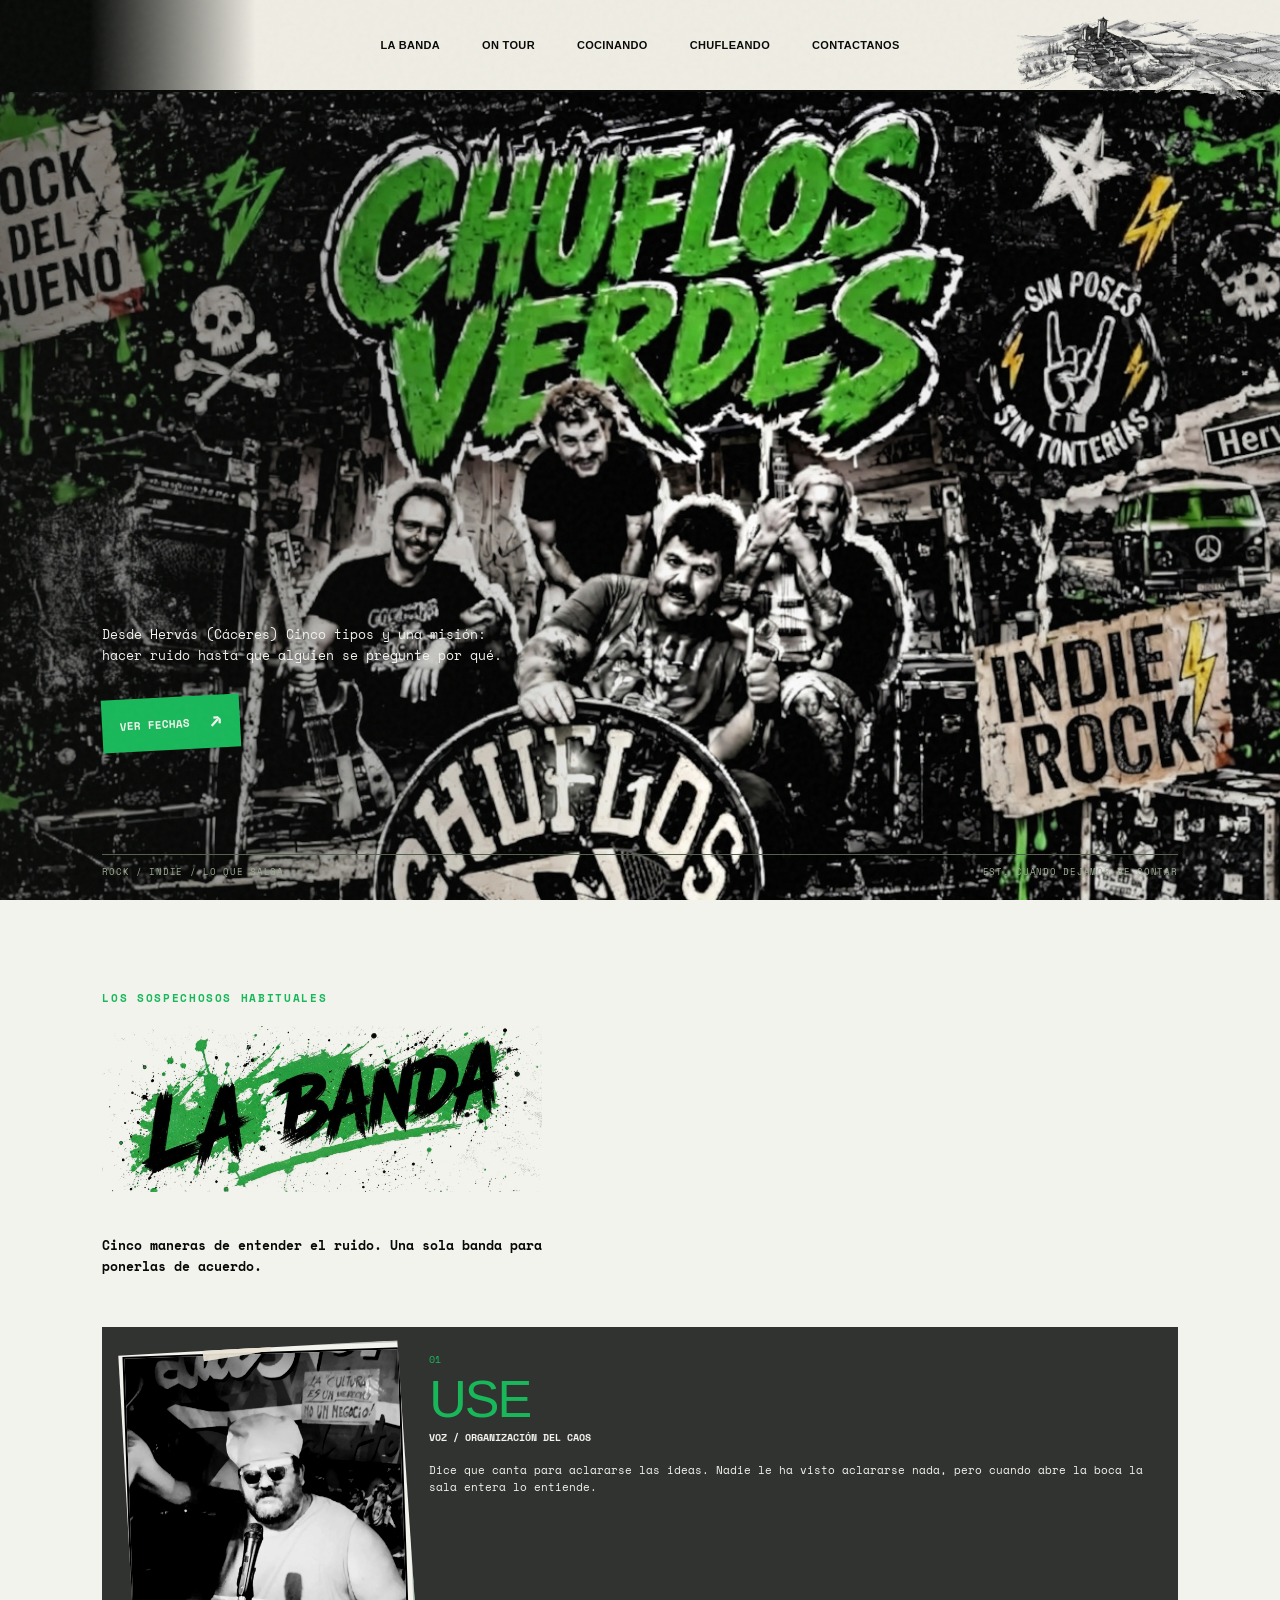
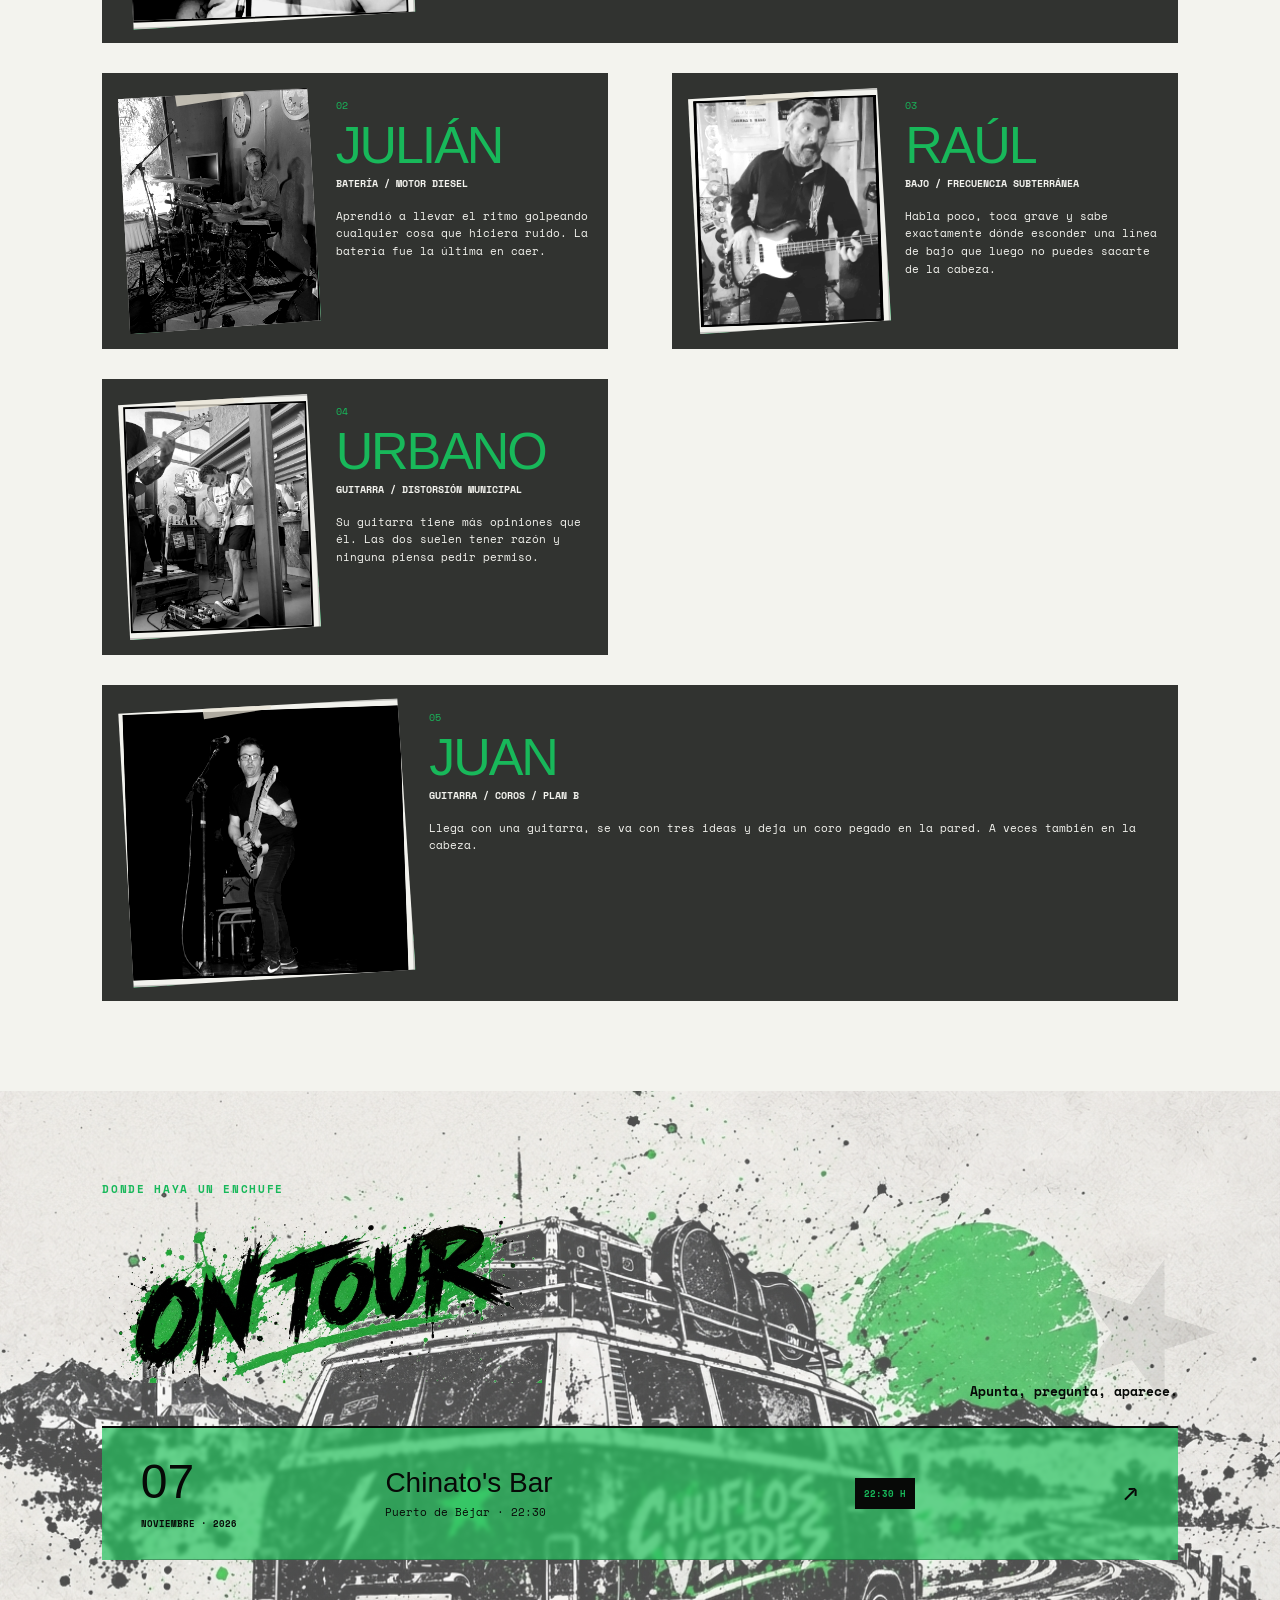
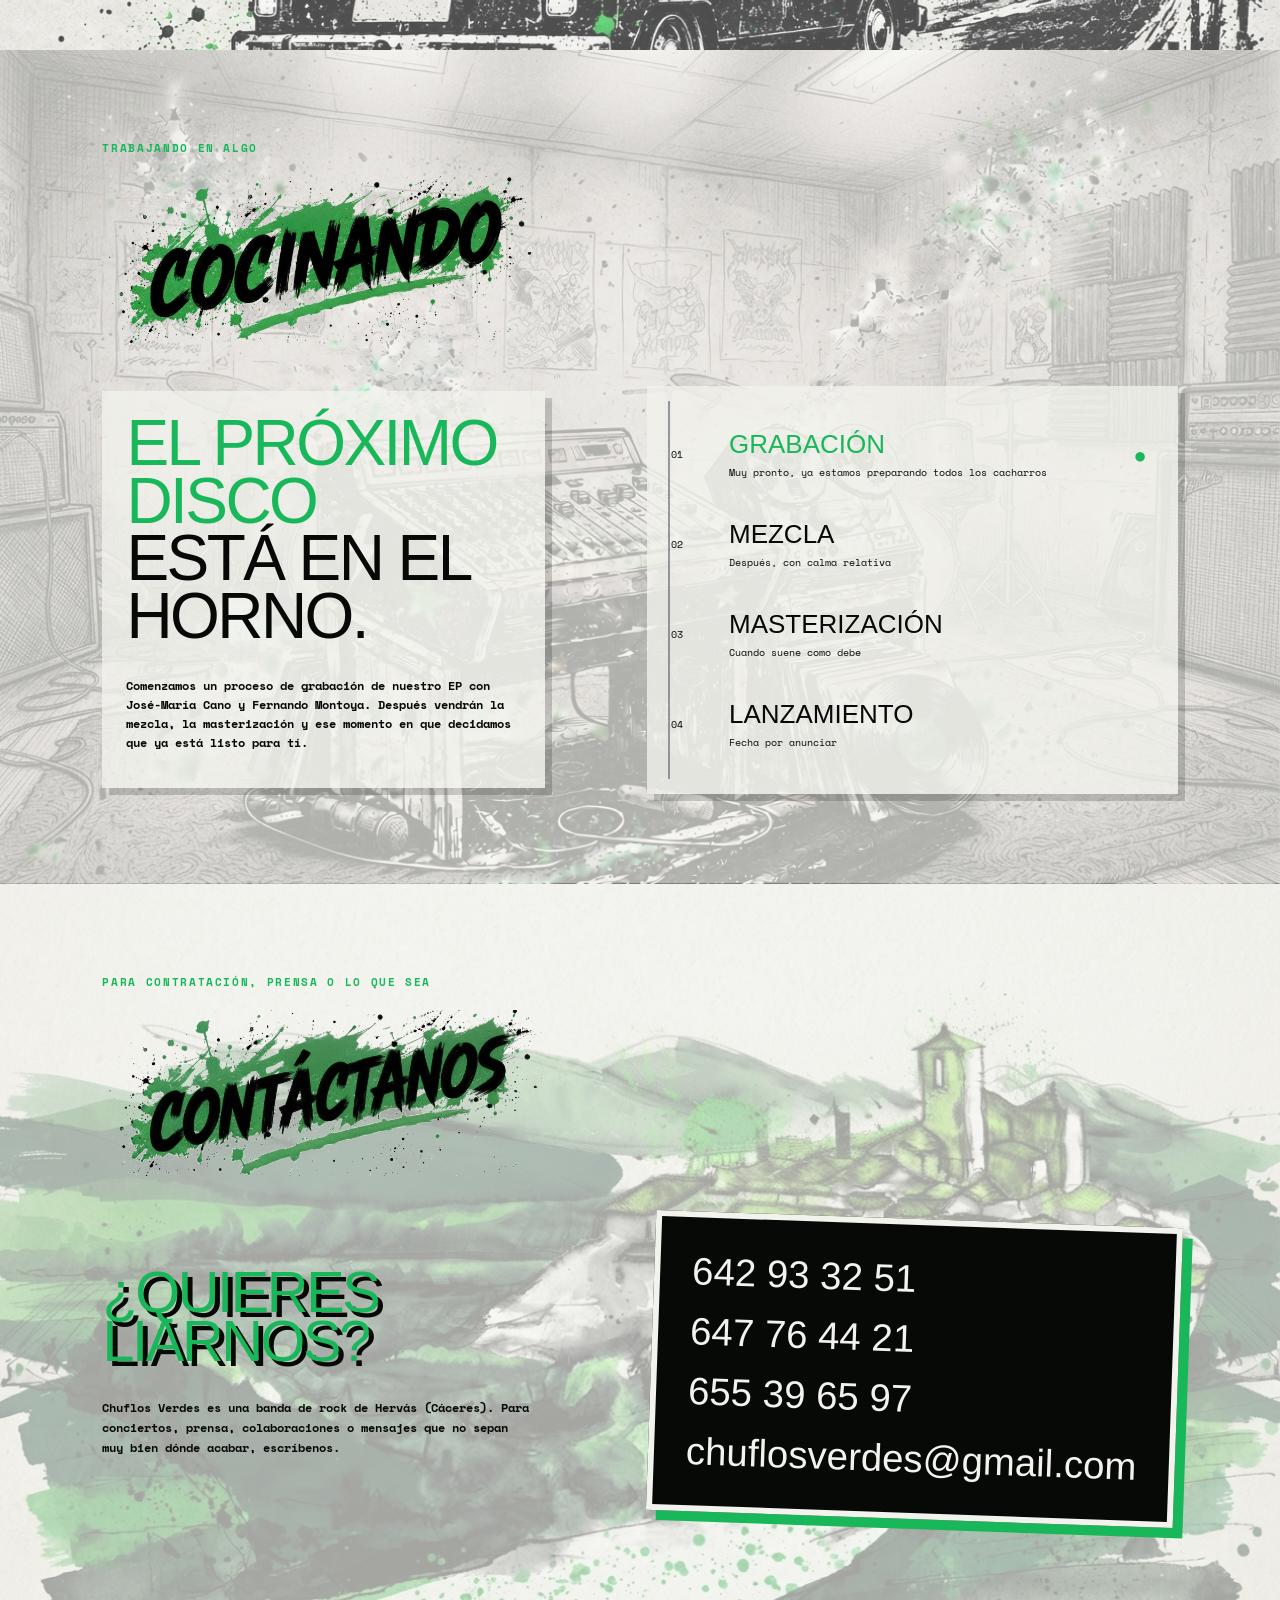
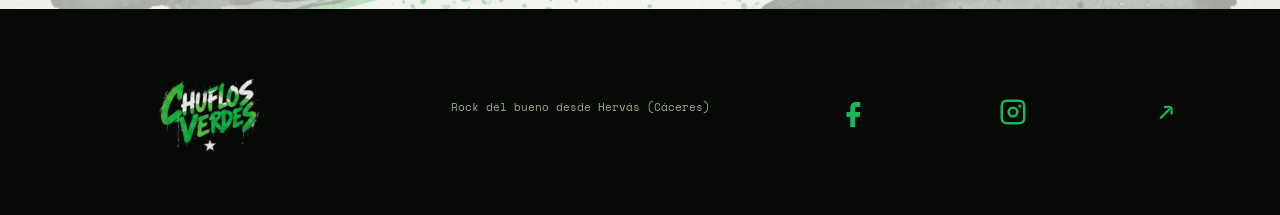
==== commit e5a96f05: "se añde foto julian" ====
--- a/index.html
+++ b/index.html
@@ -28,7 +28,7 @@
     <link href="https://fonts.googleapis.com/css2?family=Anton&family=Permanent+Marker&family=Space+Mono:wght@400;700&display=swap" rel="stylesheet">
     <link rel="stylesheet" href="styles.css?v=6" />
     <link rel="stylesheet" href="hero-overrides.css?v=11" />
-    <link rel="stylesheet" href="sections-overrides.css?v=8" />
+    <link rel="stylesheet" href="sections-overrides.css?v=9" />
   </head>
   <body>
     <div class="grain" aria-hidden="true"></div>
@@ -147,6 +147,6 @@
       ]
     }
     </script>
-    <script src="script.js?v=3" defer></script>
+    <script src="script.js?v=4" defer></script>
   </body>
 </html>
--- a/sections-overrides.css
+++ b/sections-overrides.css
@@ -9,7 +9,7 @@
 .gallery-section{background-image:radial-gradient(circle at 20% 25%,rgba(34,197,94,.12) 0 2px,transparent 3px),radial-gradient(circle at 78% 68%,rgba(14,165,233,.1) 0 1px,transparent 2px),repeating-linear-gradient(45deg,rgba(255,255,255,.025) 0 1px,transparent 1px 9px)}
 .band{background-image:linear-gradient(rgba(255,255,255,.52),rgba(255,255,255,.52)),url("assets/imagenBanda/banda-background.png");background-size:cover;background-position:center;background-attachment:fixed}
 .member-wide:first-child .member-photo img{object-position:center 14%}
-@media(min-width:761px){.member:nth-child(2) .member-photo img,.member:nth-child(3) .member-photo img,.member:nth-child(5) .member-photo img{object-fit:contain;background:var(--black)}}
+@media(min-width:761px){.member:nth-child(2) .member-photo img{object-fit:cover;object-position:68% 30%;transform:scale(1.12);transform-origin:68% 30%}.member:nth-child(3) .member-photo img,.member:nth-child(5) .member-photo img{object-fit:contain;background:var(--black)}}
 .tour{background-image:linear-gradient(rgba(255,255,255,.3),rgba(255,255,255,.3)),url("assets/imagenBanda/on-tour-bus.png");background-repeat:no-repeat;background-size:cover;background-position:center;}
 .tour-list{background:rgba(34,197,94,.68);padding:0 3vw;backdrop-filter:blur(2px)}
 @media(min-width:761px){.tour{background-size:100% auto;background-position:center center;background-color:#3f3150}}
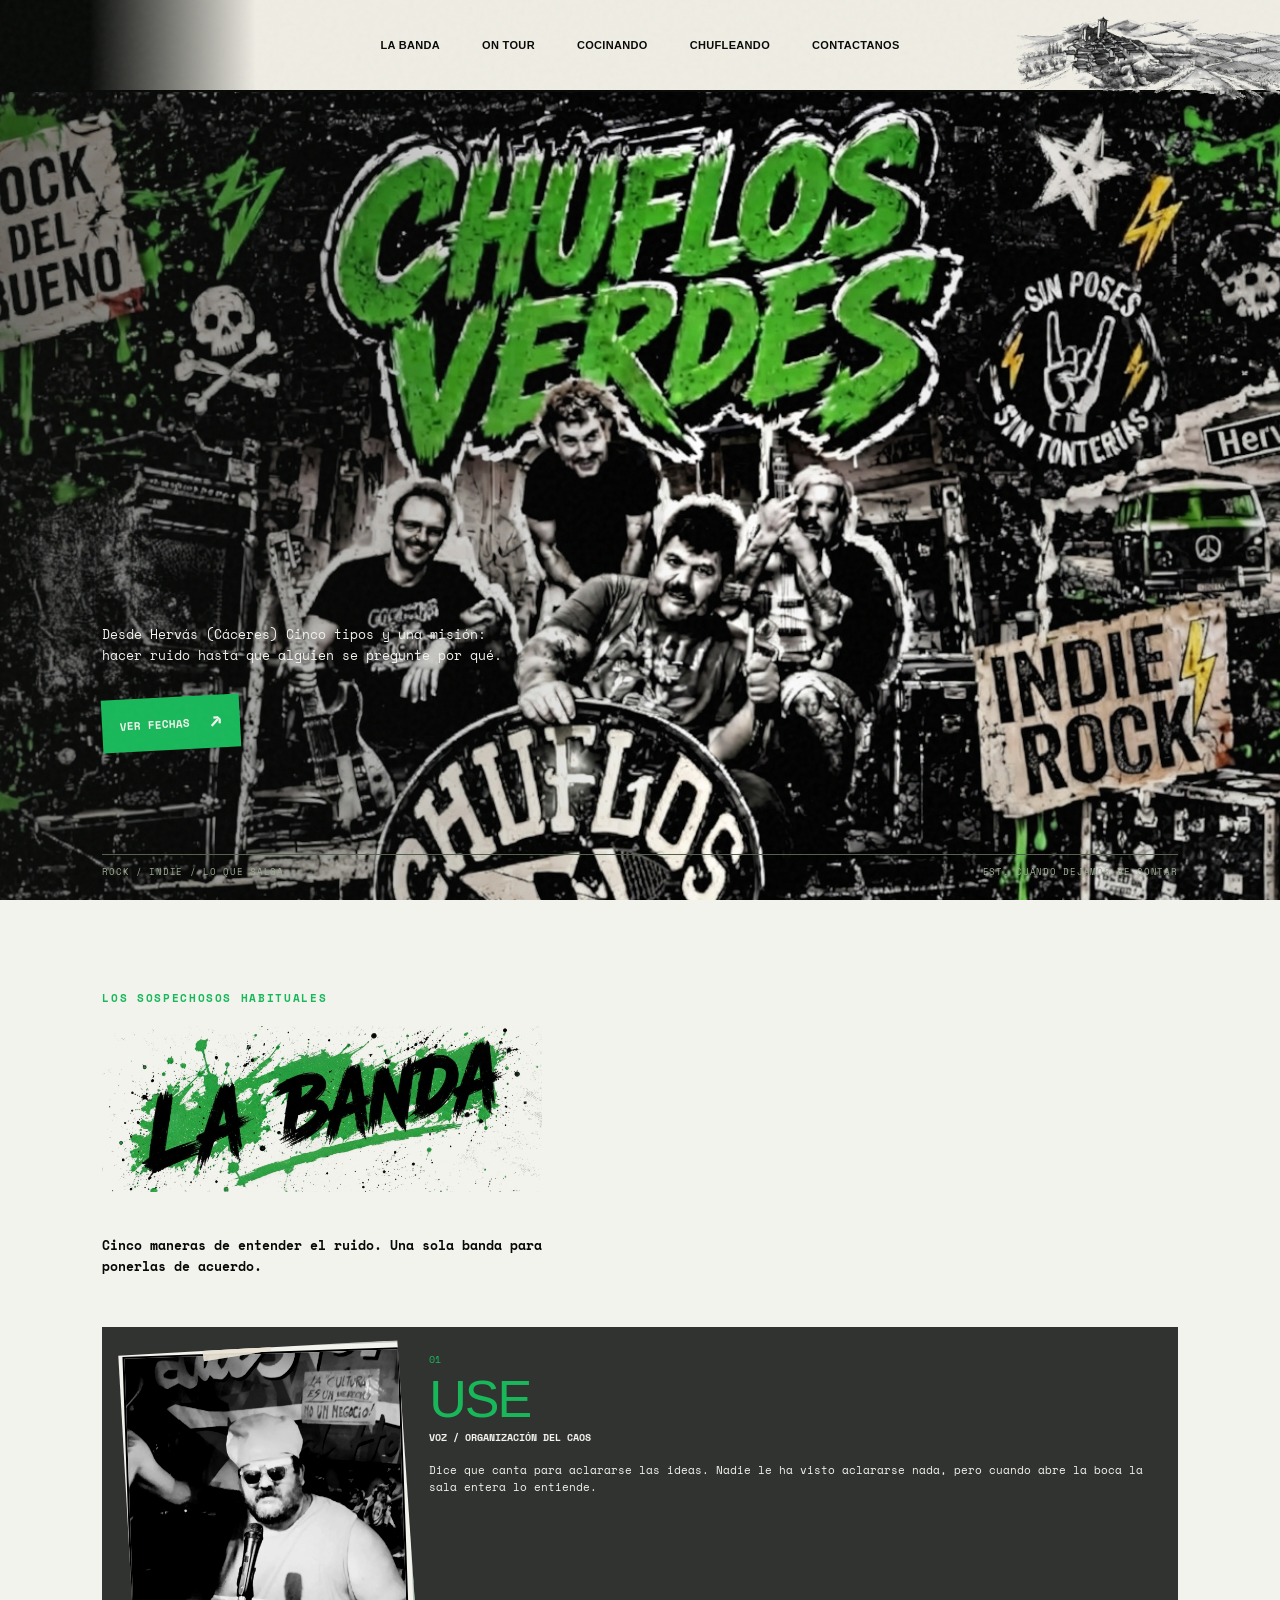
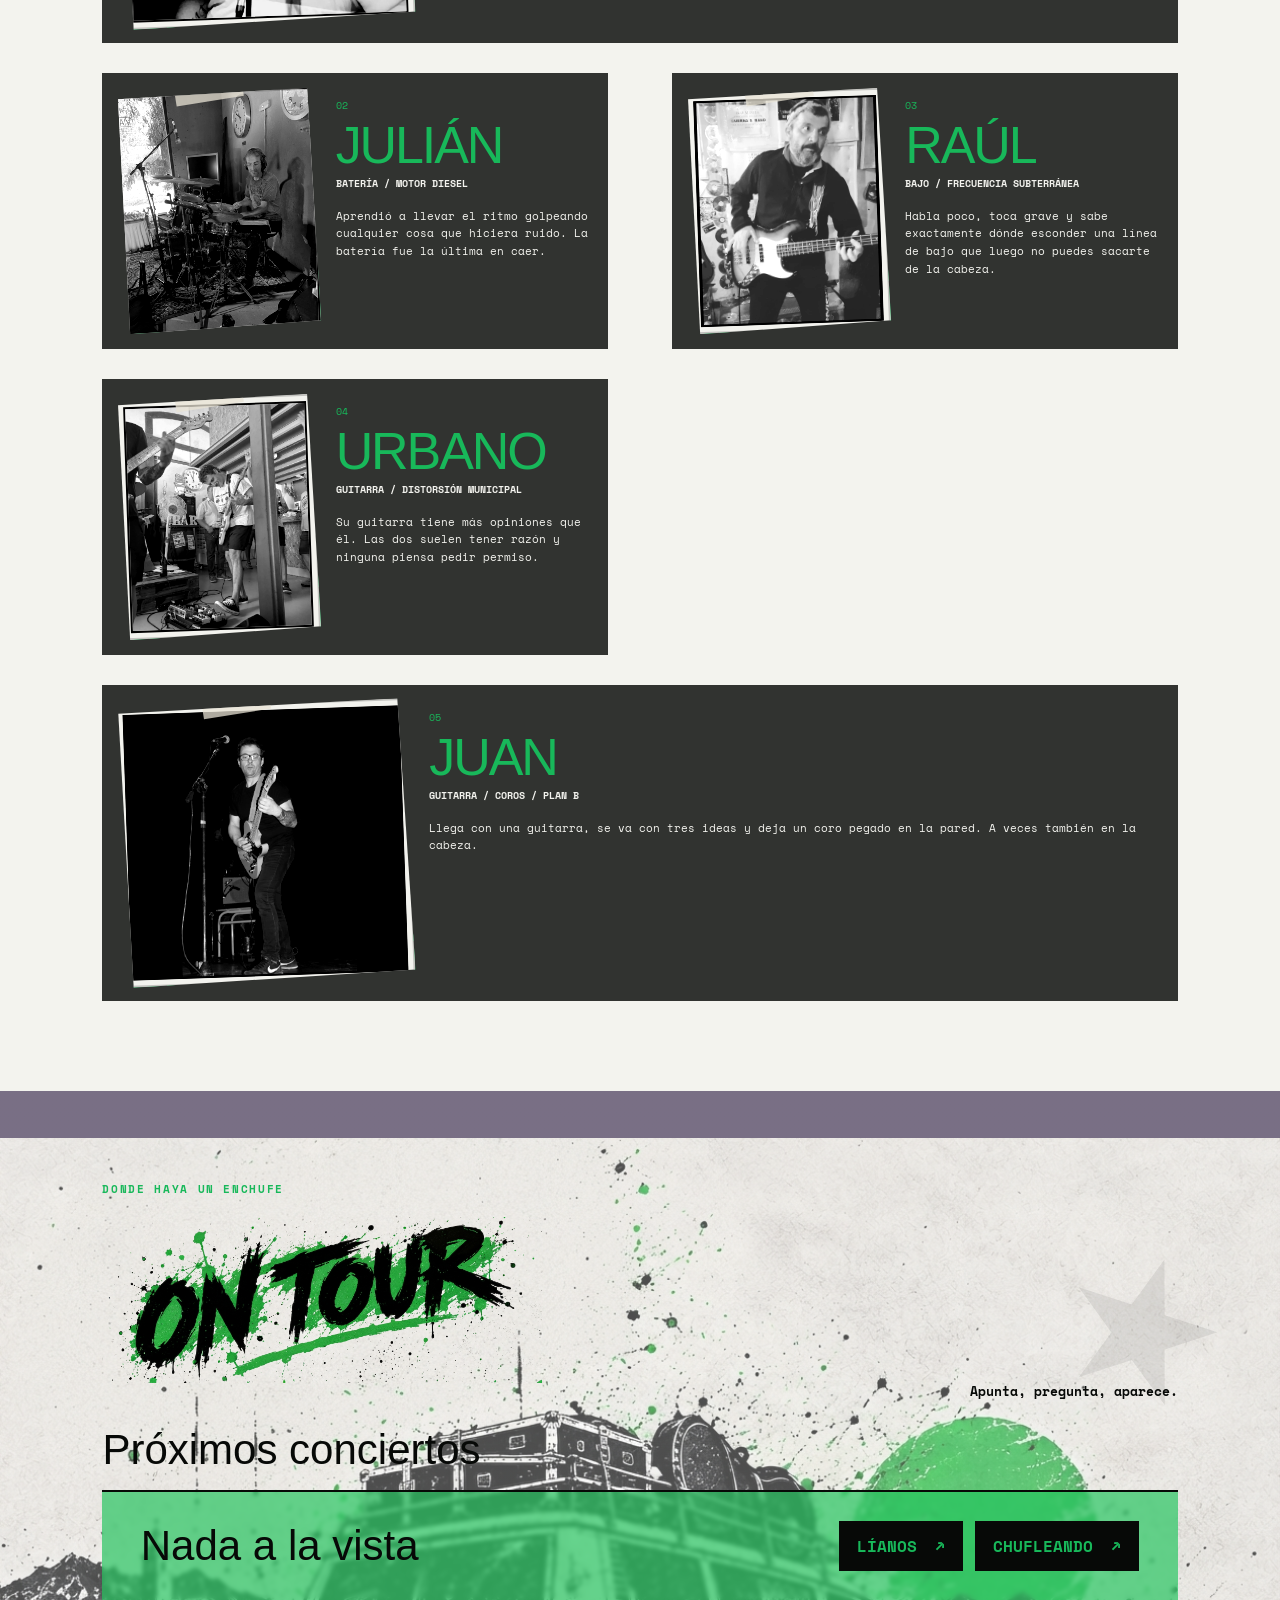
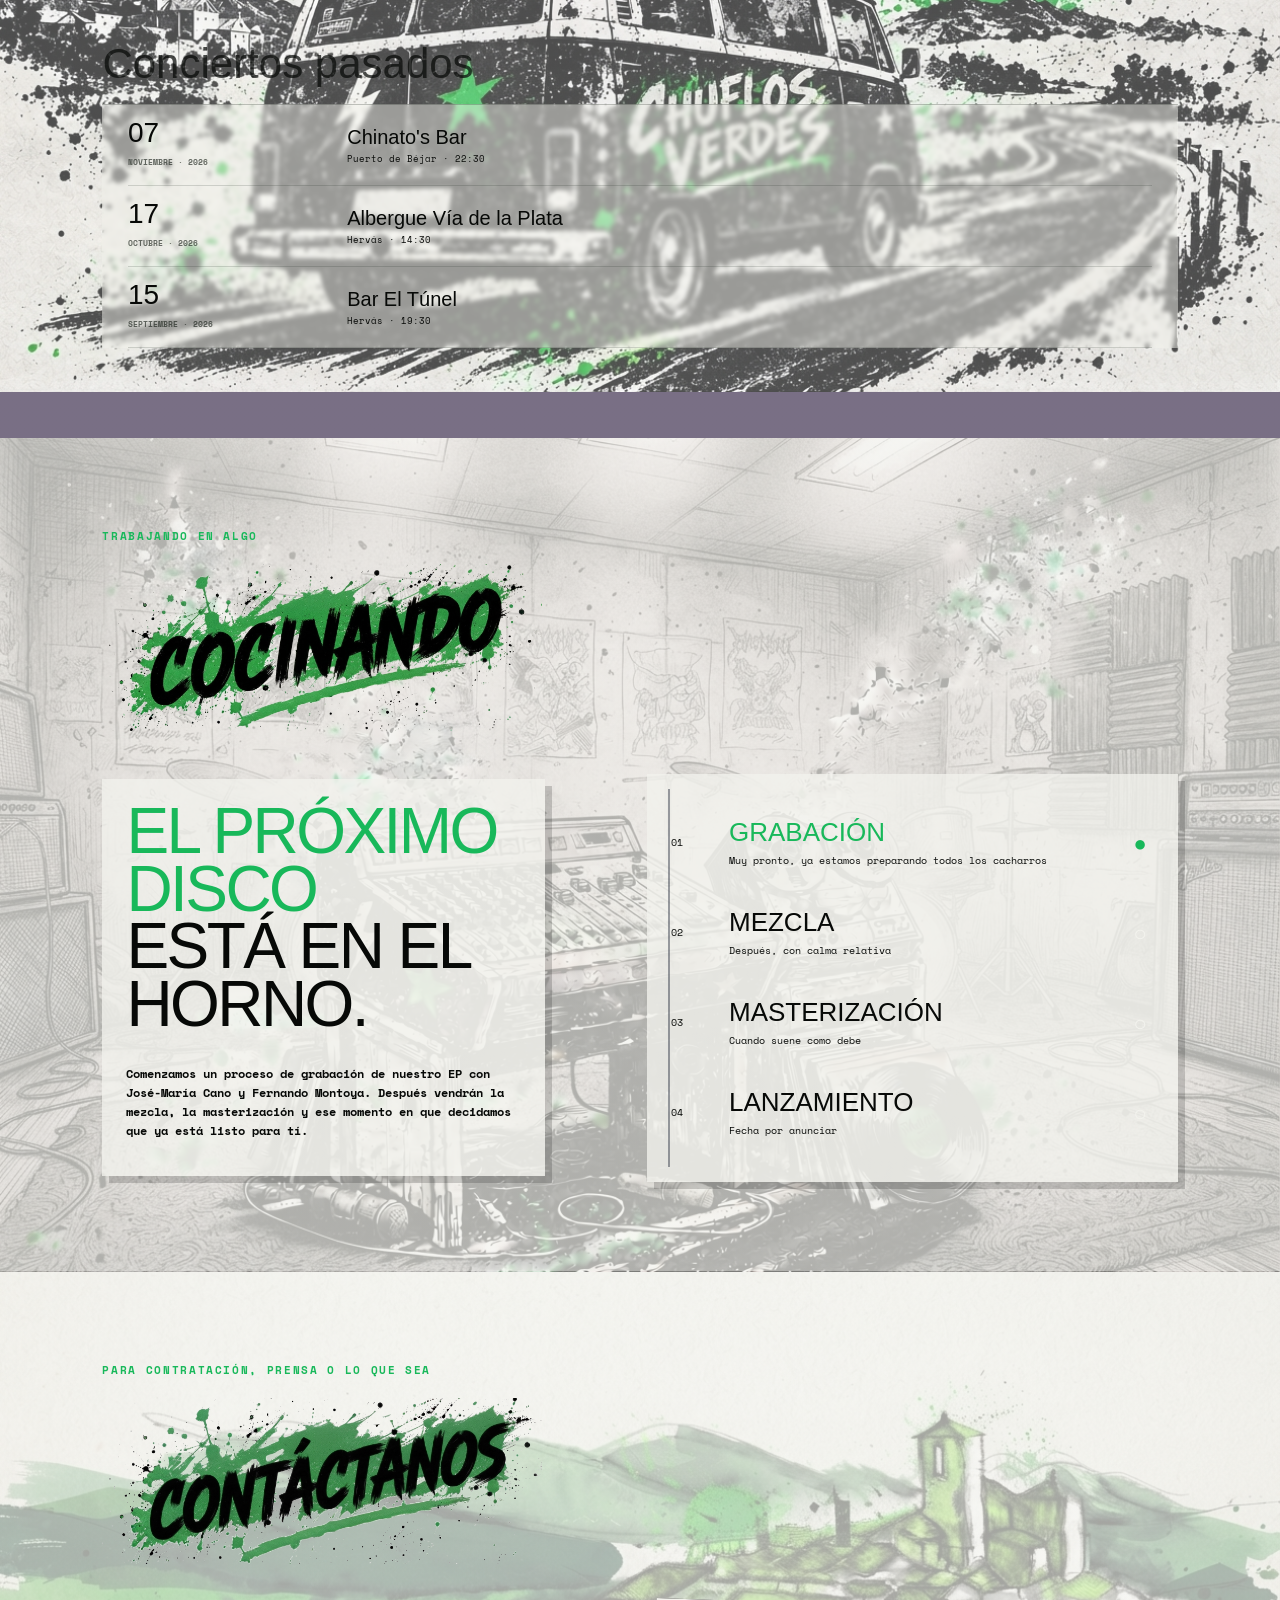
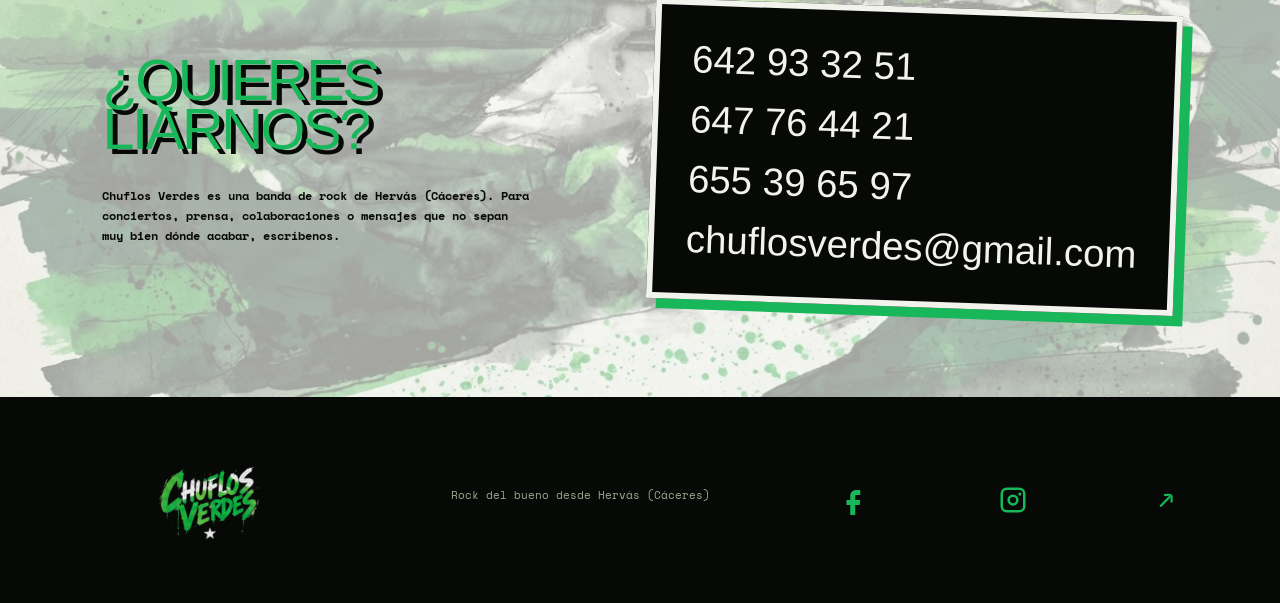
==== commit 218f34e8: "remodelacion On tour" ====
--- a/index.html
+++ b/index.html
@@ -65,7 +65,7 @@
         <p class="section-lead"><strong>Cinco maneras de entender el ruido. Una sola banda para ponerlas de acuerdo.</strong></p>
         <div class="members-grid">
           <article class="member member-wide"><div class="member-photo"><span class="photo-tape"></span><img src="assets/banda/use.webp" alt="USE, cantante" /></div><div class="member-copy"><span class="member-number">01</span><h3>USE</h3><p class="role">VOZ / ORGANIZACIÓN DEL CAOS</p><p>Dice que canta para aclararse las ideas. Nadie le ha visto aclararse nada, pero cuando abre la boca la sala entera lo entiende.</p></div></article>
-          <article class="member"><div class="member-photo"><img src="assets/banda/julian.jpg" alt="Julián, batería" /></div><div class="member-copy"><span class="member-number">02</span><h3>JULIÁN</h3><p class="role">BATERÍA / MOTOR DIESEL</p><p>Aprendió a llevar el ritmo golpeando cualquier cosa que hiciera ruido. La batería fue la última en caer.</p></div></article>
+          <article class="member"><div class="member-photo"><img src="assets/banda/julian.jpg?v=2" alt="Julián, batería" /></div><div class="member-copy"><span class="member-number">02</span><h3>JULIÁN</h3><p class="role">BATERÍA / MOTOR DIESEL</p><p>Aprendió a llevar el ritmo golpeando cualquier cosa que hiciera ruido. La batería fue la última en caer.</p></div></article>
           <article class="member member-dark"><div class="member-photo"><img src="assets/banda/raul.webp" alt="Raúl, bajista" /></div><div class="member-copy"><span class="member-number">03</span><h3>RAÚL</h3><p class="role">BAJO / FRECUENCIA SUBTERRÁNEA</p><p>Habla poco, toca grave y sabe exactamente dónde esconder una línea de bajo que luego no puedes sacarte de la cabeza.</p></div></article>
           <article class="member"><div class="member-photo"><img src="assets/banda/urbano.webp" alt="Urbano, guitarra" /></div><div class="member-copy"><span class="member-number">04</span><h3>URBANO</h3><p class="role">GUITARRA / DISTORSIÓN MUNICIPAL</p><p>Su guitarra tiene más opiniones que él. Las dos suelen tener razón y ninguna piensa pedir permiso.</p></div></article>
           <article class="member member-wide member-acid"><div class="member-photo"><img src="assets/banda/juan.webp" alt="Juan, guitarra y coros" /></div><div class="member-copy"><span class="member-number">05</span><h3>JUAN</h3><p class="role">GUITARRA / COROS / PLAN B</p><p>Llega con una guitarra, se va con tres ideas y deja un coro pegado en la pared. A veces también en la cabeza.</p></div></article>
@@ -74,8 +74,25 @@
 
       <section id="tour" class="tour section-pad">
         <div class="tour-top"><div class="section-heading"><p class="eyebrow">DONDE HAYA UN ENCHUFE</p><h2 class="tour-title-image"><img src="assets/imagenBanda/letras-on-tour.png" alt="On tour" /></h2></div><div class="tour-note"><span><strong>Apunta, pregunta, aparece.</strong></span></div></div>
-        <div class="tour-list">
-          <div class="tour-row"><div class="tour-date"><strong>07</strong><span>NOVIEMBRE · 2026</span></div><div class="tour-place"><h3>Chinato's Bar</h3><p>Puerto de Béjar · 22:30</p></div><div class="tour-status">22:30 H</div><span class="arrow-link">↗</span></div>
+        <div class="tour-sections">
+          <section class="tour-subsection" aria-labelledby="tour-upcoming-title">
+            <h3 id="tour-upcoming-title">Próximos conciertos</h3>
+            <div class="tour-list tour-upcoming-list">
+              <p class="tour-empty">Nada a la vista</p>
+              <div class="tour-action-links">
+                <a class="tour-contact-link" href="#contactanos">Líanos <span aria-hidden="true">↗</span></a>
+                <a class="tour-contact-link" href="chufleando.html">Chufleando <span aria-hidden="true">↗</span></a>
+              </div>
+            </div>
+          </section>
+          <section class="tour-subsection" aria-labelledby="tour-past-title">
+            <h3 id="tour-past-title" class="tour-past-title">Conciertos pasados</h3>
+            <div class="tour-list tour-past-list">
+              <div class="tour-row tour-past-row"><div class="tour-date"><strong>07</strong><span>NOVIEMBRE · 2026</span></div><div class="tour-place"><h3>Chinato's Bar</h3><p>Puerto de Béjar · 22:30</p></div></div>
+              <div class="tour-row tour-past-row"><div class="tour-date"><strong>17</strong><span>OCTUBRE · 2026</span></div><div class="tour-place"><h3>Albergue Vía de la Plata</h3><p>Hervás · 14:30</p></div></div>
+              <div class="tour-row tour-past-row"><div class="tour-date"><strong>15</strong><span>SEPTIEMBRE · 2026</span></div><div class="tour-place"><h3>Bar El Túnel</h3><p>Hervás · 19:30</p></div></div>
+            </div>
+          </section>
         </div>
       </section>
 
--- a/sections-overrides.css
+++ b/sections-overrides.css
@@ -56,3 +56,18 @@
 .cooking{background-image:linear-gradient(rgba(243,243,238,.72),rgba(243,243,238,.72)),url("assets/imagenBanda/cooking-background.jpeg");background-repeat:no-repeat;background-size:cover;background-position:center}
 .cooking .section-heading,.cooking-copy,.cooking .process,.cooking-footer{position:relative;z-index:1}
 .cooking-copy,.cooking .process{background:rgba(243,243,238,.78);padding:24px;box-shadow:7px 7px 0 rgba(7,9,7,.18)}
+.tour-sections{position:relative;z-index:1;display:grid;gap:40px}
+.tour-subsection>h3{font-size:clamp(28px,4vw,42px);margin:0 0 16px}
+.tour-upcoming-list{display:flex;align-items:center;justify-content:space-between;gap:24px;padding:24px 3vw;min-height:110px}
+.tour-action-links{display:flex;flex-wrap:wrap;gap:12px}
+.tour-empty{font:clamp(26px,4vw,42px)/1 var(--display);margin:0}
+.tour-contact-link{display:inline-flex;align-items:center;gap:18px;padding:13px 18px;background:var(--black);color:var(--green);font-weight:bold;text-decoration:none;text-transform:uppercase}
+.tour-contact-link:hover{background:var(--pink);color:var(--paper)}
+.tour-past-title{opacity:.72}
+.tour-past-list{background:rgba(243,243,238,.46);padding:0 2vw;border-top:1px solid rgba(24,32,24,.24)}
+.tour-past-row{grid-template-columns:minmax(100px,.5fr) minmax(0,2fr);gap:18px;padding:14px 0;border-bottom:1px solid rgba(24,32,24,.16)}
+.tour-past-row .tour-date strong{font:28px/1 var(--display)}
+.tour-past-row .tour-date span{font-size:8px;color:rgba(24,32,24,.66)}
+.tour-past-row .tour-place h3{font-size:20px;margin:0 0 3px}
+.tour-past-row .tour-place p{font-size:9px;margin:0}
+@media(max-width:760px){.tour-upcoming-list{align-items:flex-start;flex-direction:column;gap:18px}.tour-past-row{grid-template-columns:minmax(82px,.6fr) minmax(0,1.4fr);gap:10px}.tour-past-row .tour-date span{font-size:7px}}
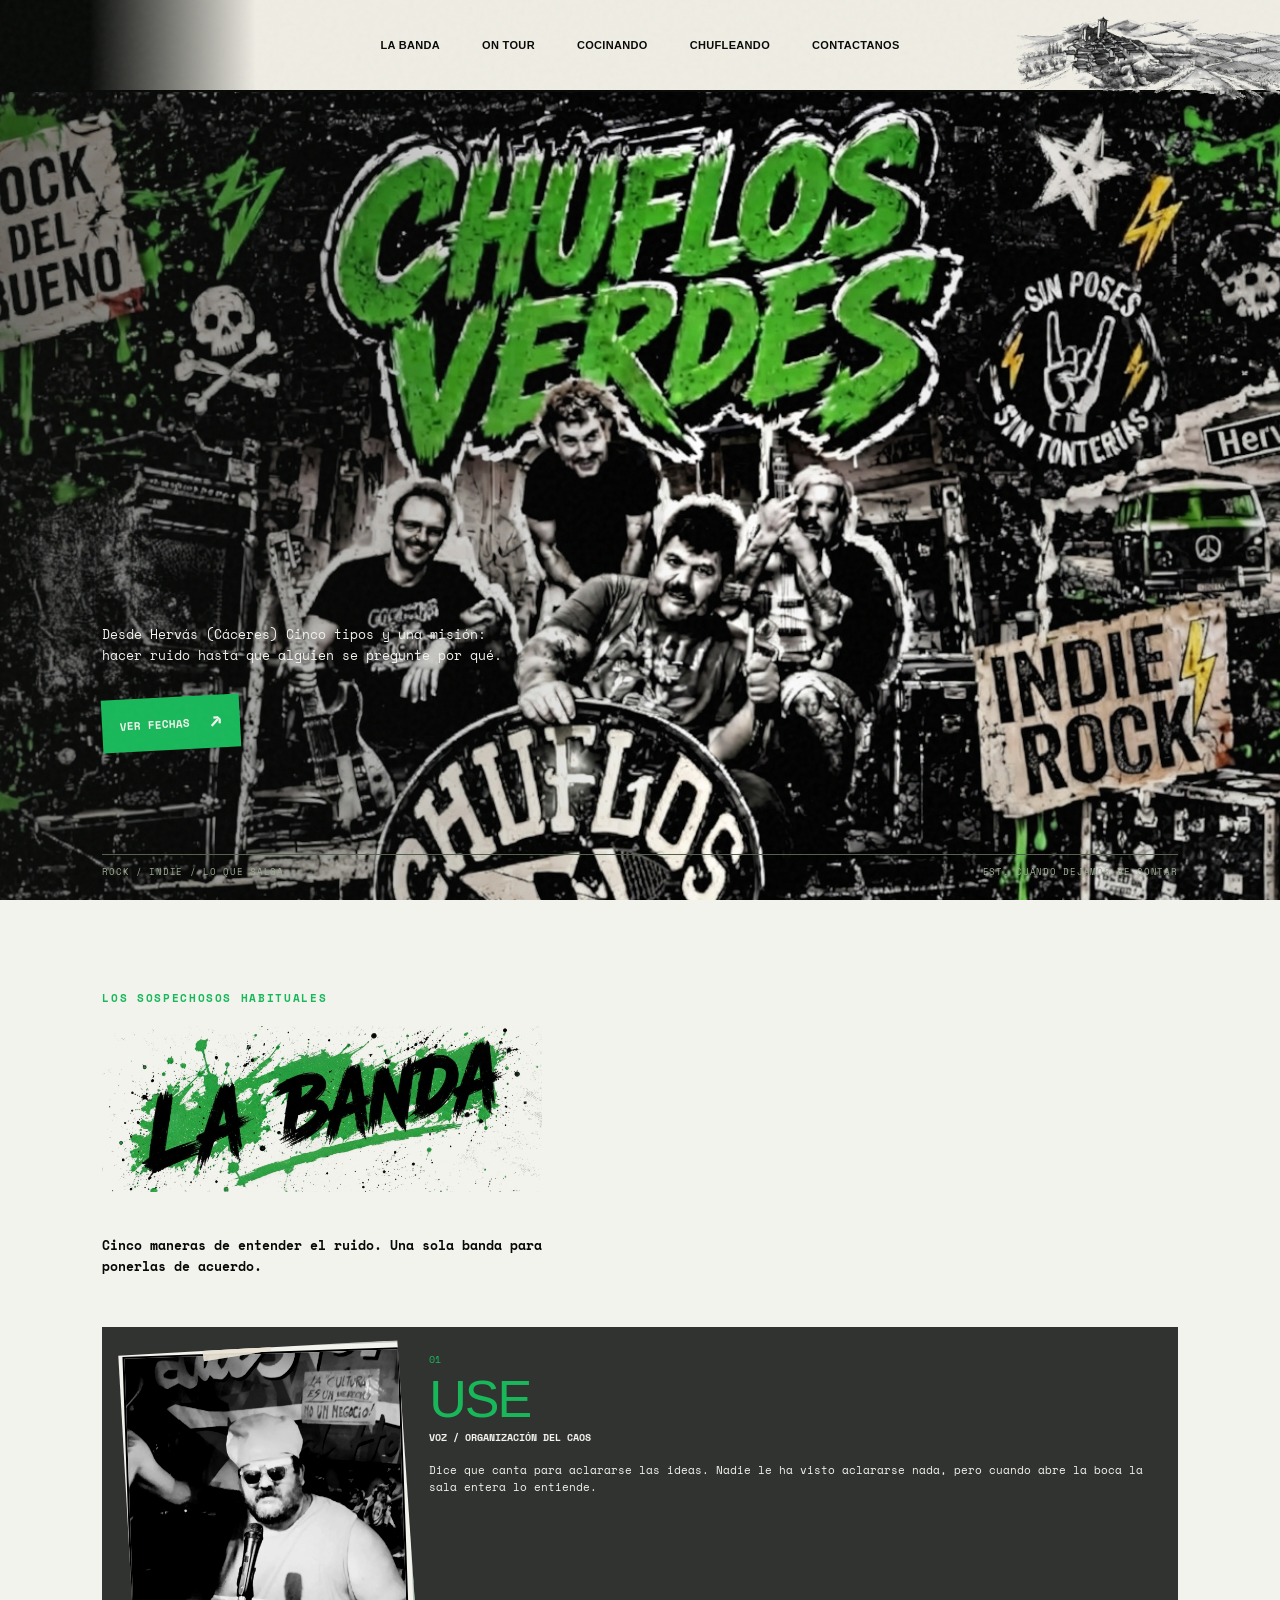
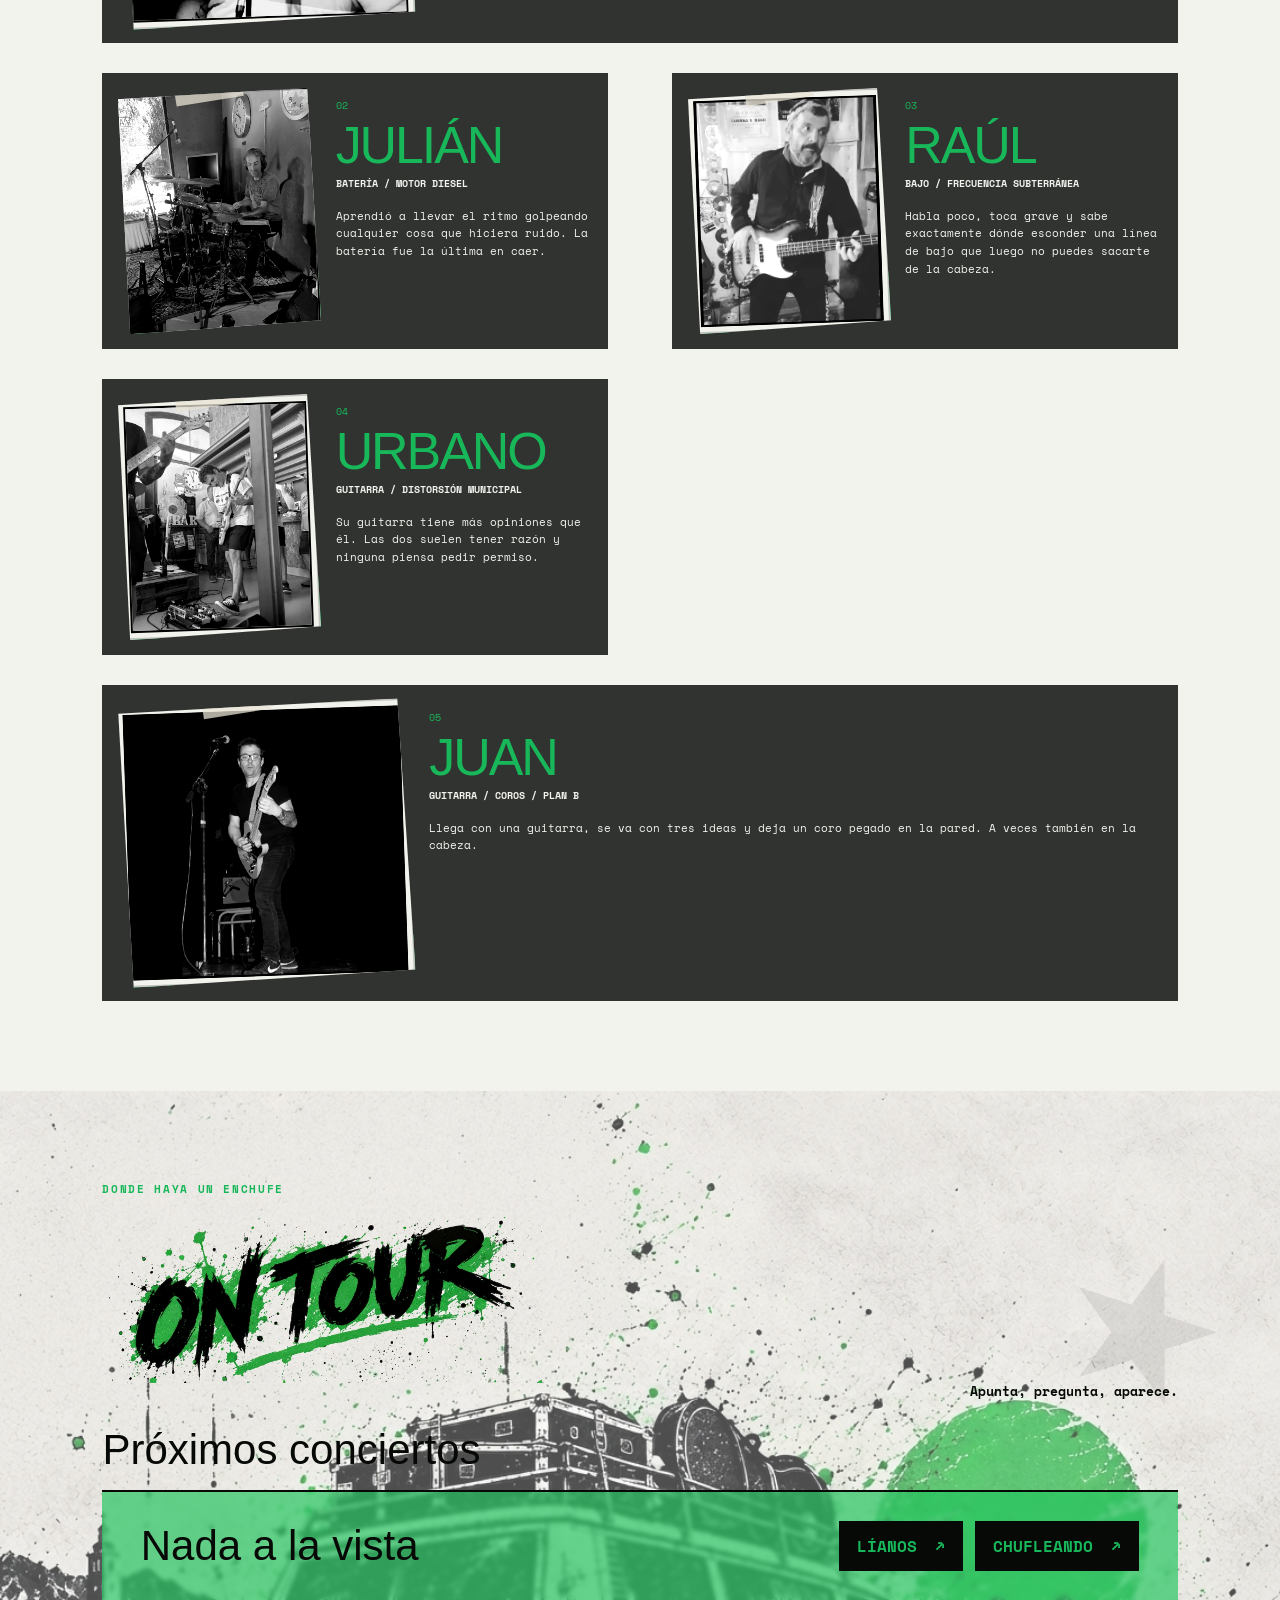
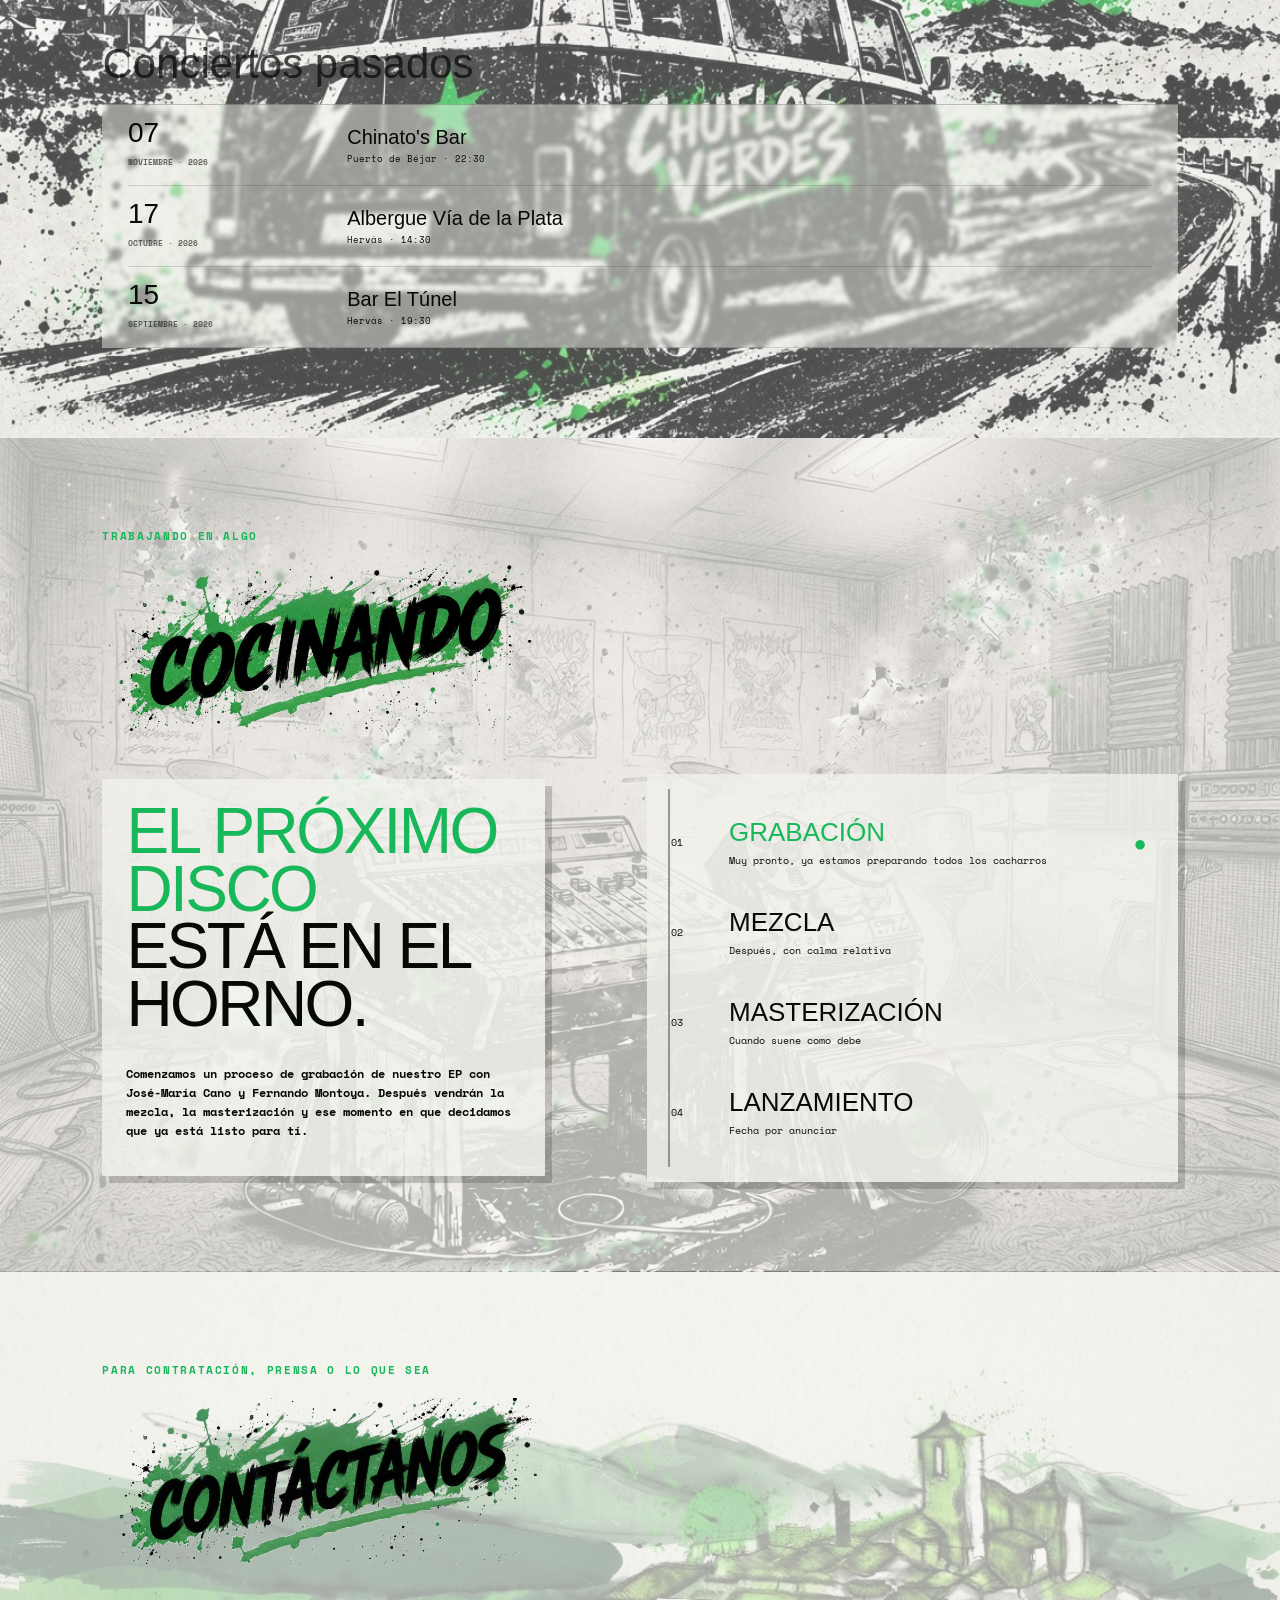
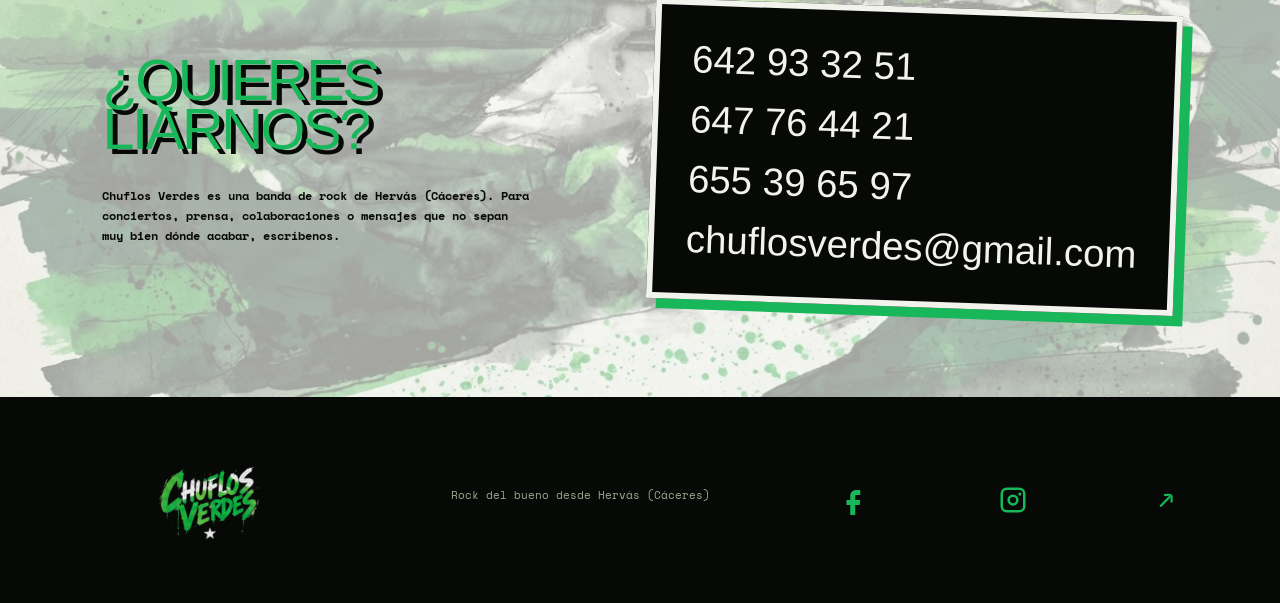
==== commit d42019c4: "css" ====
--- a/index.html
+++ b/index.html
@@ -28,7 +28,7 @@
     <link href="https://fonts.googleapis.com/css2?family=Anton&family=Permanent+Marker&family=Space+Mono:wght@400;700&display=swap" rel="stylesheet">
     <link rel="stylesheet" href="styles.css?v=6" />
     <link rel="stylesheet" href="hero-overrides.css?v=11" />
-    <link rel="stylesheet" href="sections-overrides.css?v=9" />
+    <link rel="stylesheet" href="sections-overrides.css?v=11" />
   </head>
   <body>
     <div class="grain" aria-hidden="true"></div>
--- a/sections-overrides.css
+++ b/sections-overrides.css
@@ -12,7 +12,7 @@
 @media(min-width:761px){.member:nth-child(2) .member-photo img{object-fit:cover;object-position:68% 30%;transform:scale(1.12);transform-origin:68% 30%}.member:nth-child(3) .member-photo img,.member:nth-child(5) .member-photo img{object-fit:contain;background:var(--black)}}
 .tour{background-image:linear-gradient(rgba(255,255,255,.3),rgba(255,255,255,.3)),url("assets/imagenBanda/on-tour-bus.png");background-repeat:no-repeat;background-size:cover;background-position:center;}
 .tour-list{background:rgba(34,197,94,.68);padding:0 3vw;backdrop-filter:blur(2px)}
-@media(min-width:761px){.tour{background-size:100% auto;background-position:center center;background-color:#3f3150}}
+@media(min-width:761px){.tour{background-size:cover;background-position:center center}}
 @media(max-width:760px){.band{background-attachment:scroll;background-position:center top}.contact-card{padding:22px}.contact-card a{font-size:clamp(22px,7vw,34px);line-height:1.1;white-space:normal;word-break:break-word}.contact-card .email-contact{font-size:clamp(14px,4vw,20px)}}
 
 /* Acabado gráfico inspirado en la referencia: tinta negra, papel y verde intenso. */
